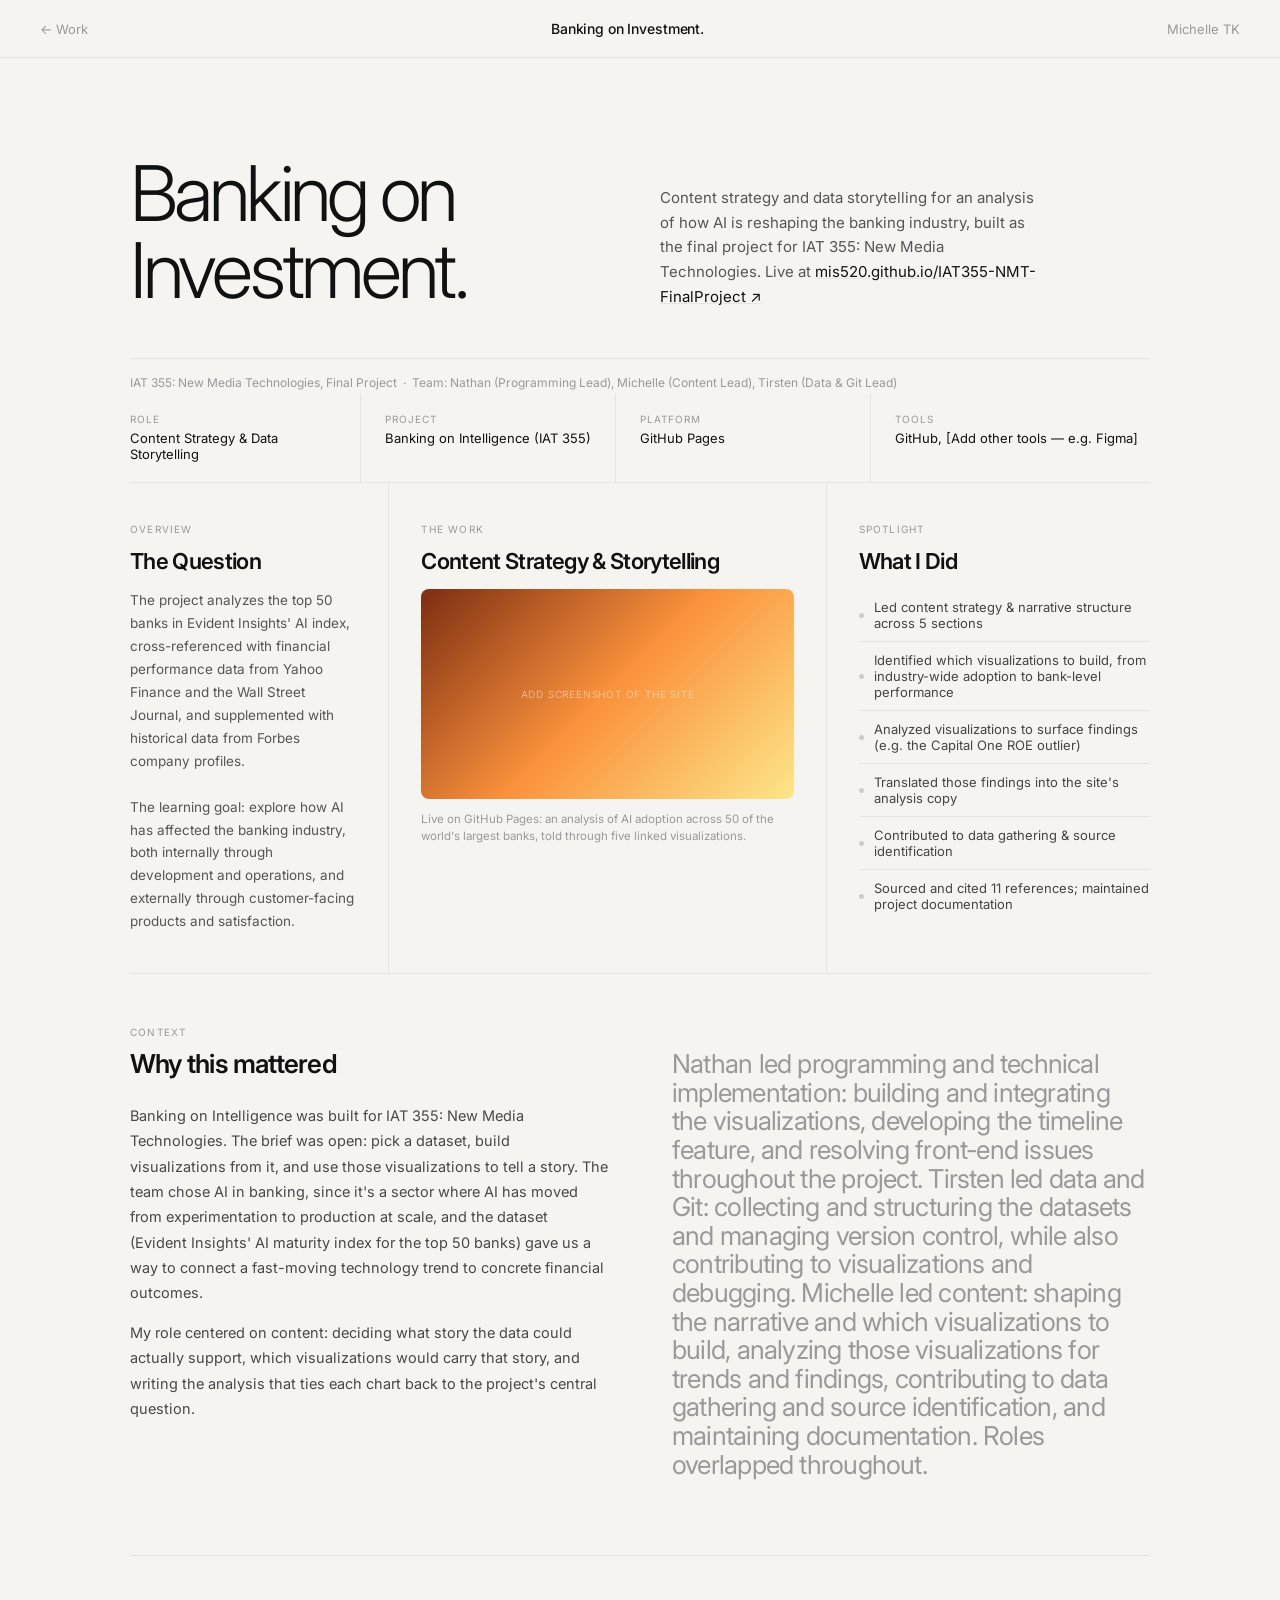
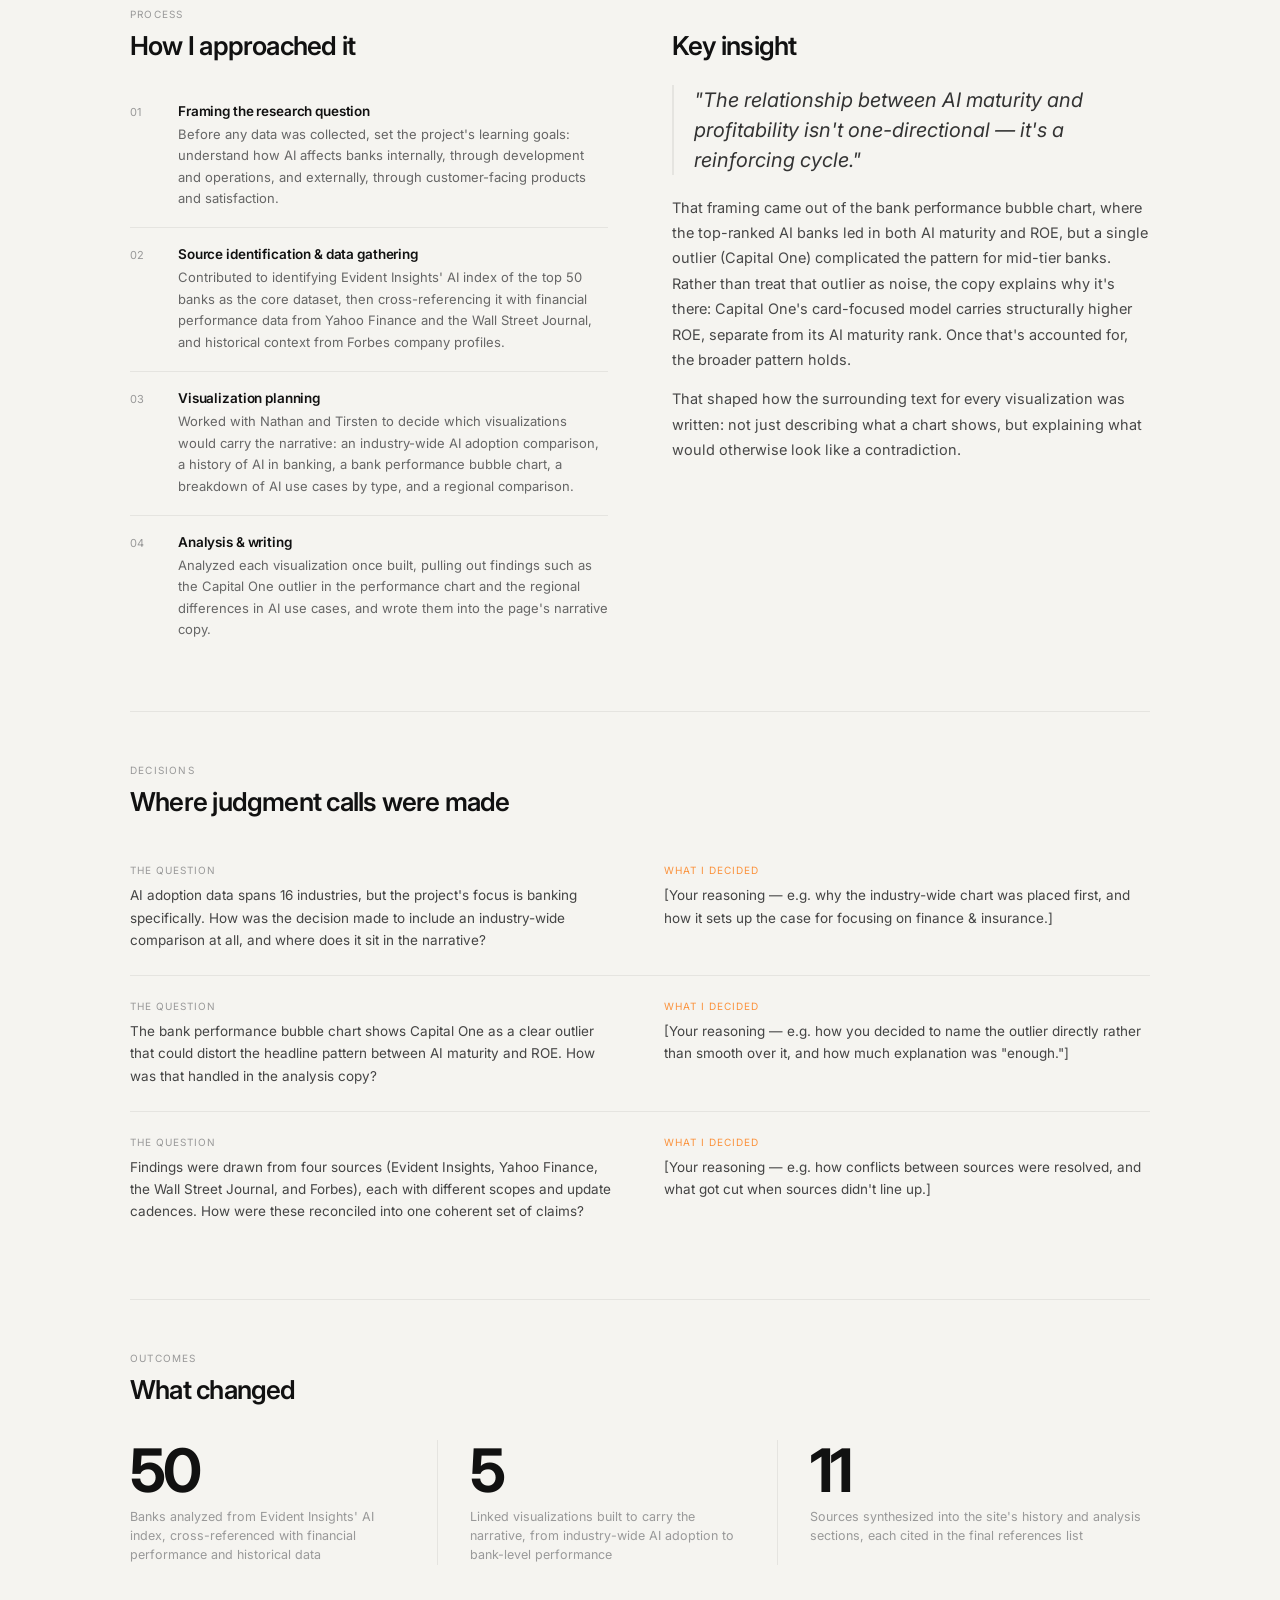
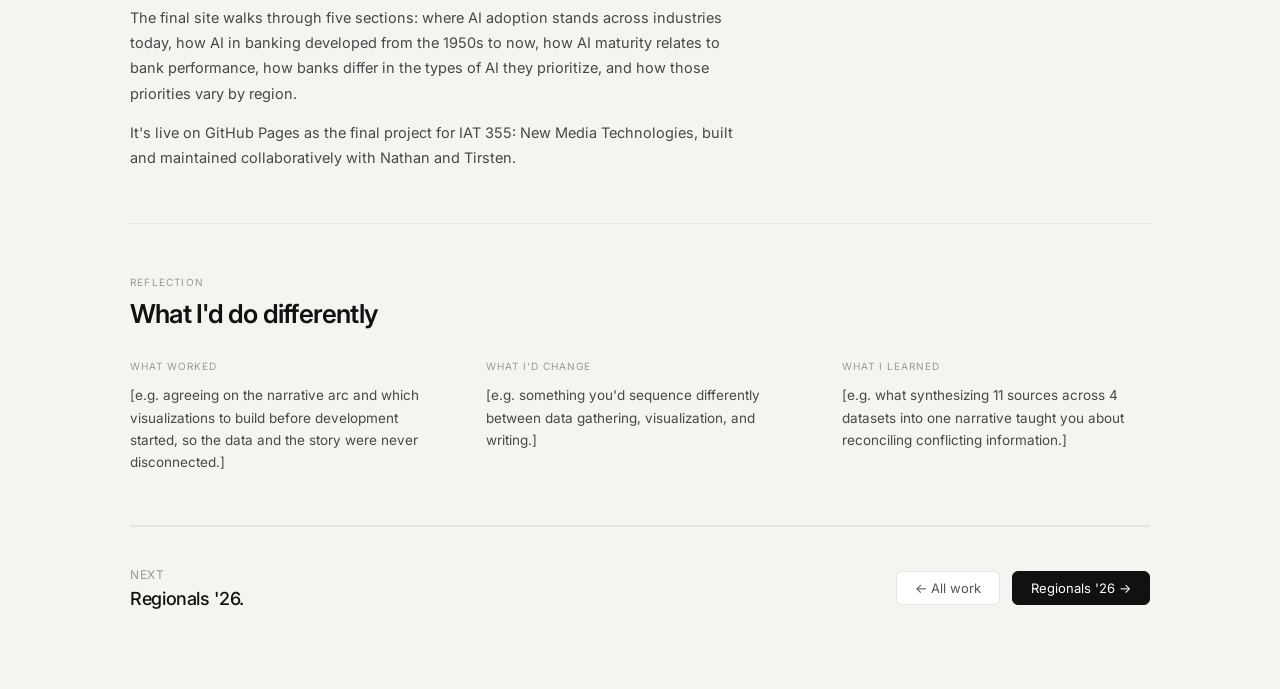
==== boi.html @ 7ca2f6a9 "organized into folders" ====
<!DOCTYPE html>
<html lang="en">
<head>
  <meta charset="UTF-8" />
  <meta name="viewport" content="width=device-width, initial-scale=1.0" />
  <title>Banking on Investment. — Michelle TK</title>
  <link rel="stylesheet" href="css/boi.css" />
</head>
<body>

  <nav>
    <a href="index.html" class="nav-back">← Work</a>
    <span class="nav-title">Banking on Investment.</span>
    <span class="nav-right">Michelle TK</span>
  </nav>

  <div class="page">

    <!-- HERO -->
    <div class="cs-hero">
      <h1 class="cs-title">Banking on Investment.</h1>
      <p class="cs-tagline">Content strategy and data storytelling for an analysis of how AI is reshaping the banking industry, built as the final project for IAT 355: New Media Technologies. Live at <a href="https://mis520.github.io/IAT355-NMT-FinalProject/" target="_blank">mis520.github.io/IAT355-NMT-FinalProject ↗</a></p>
    </div>

    <p class="recognition-line">IAT 355: New Media Technologies, Final Project &nbsp;·&nbsp; Team: Nathan (Programming Lead), Michelle (Content Lead), Tirsten (Data &amp; Git Lead)</p>

    <!-- META -->
    <div class="meta-row">
      <div class="meta-cell">
        <div class="meta-key">Role</div>
        <div class="meta-val">Content Strategy &amp; Data Storytelling</div>
      </div>
      <div class="meta-cell">
        <div class="meta-key">Project</div>
        <div class="meta-val">Banking on Intelligence (IAT 355)</div>
      </div>
      <div class="meta-cell">
        <div class="meta-key">Platform</div>
        <div class="meta-val">GitHub Pages</div>
      </div>
      <div class="meta-cell">
        <div class="meta-key">Tools</div>
        <div class="meta-val">GitHub, [Add other tools — e.g. Figma]</div>
      </div>
    </div>

    <!-- OVERVIEW -->
    <div class="overview">
      <div class="ov-panel">
        <p class="ov-label">Overview</p>
        <h2 class="ov-heading">The Question</h2>
        <p class="ov-body">The project analyzes the top 50 banks in Evident Insights' AI index, cross-referenced with financial performance data from Yahoo Finance and the Wall Street Journal, and supplemented with historical data from Forbes company profiles.<br><br>The learning goal: explore how AI has affected the banking industry, both internally through development and operations, and externally through customer-facing products and satisfaction.</p>
      </div>

      <div class="ov-panel">
        <p class="ov-label">The Work</p>
        <h2 class="ov-heading">Content Strategy &amp; Storytelling</h2>
        <div class="ov-visual">
          <span class="ov-visual-label">Add screenshot of the site</span>
        </div>
        <p class="ov-caption">Live on GitHub Pages: an analysis of AI adoption across 50 of the world's largest banks, told through five linked visualizations.</p>
      </div>

      <div class="ov-panel">
        <p class="ov-label">Spotlight</p>
        <h2 class="ov-heading">What I Did</h2>
        <div class="spotlight-list">
          <div class="sp-item"><span class="sp-dot"></span>Led content strategy &amp; narrative structure across 5 sections</div>
          <div class="sp-item"><span class="sp-dot"></span>Identified which visualizations to build, from industry-wide adoption to bank-level performance</div>
          <div class="sp-item"><span class="sp-dot"></span>Analyzed visualizations to surface findings (e.g. the Capital One ROE outlier)</div>
          <div class="sp-item"><span class="sp-dot"></span>Translated those findings into the site's analysis copy</div>
          <div class="sp-item"><span class="sp-dot"></span>Contributed to data gathering &amp; source identification</div>
          <div class="sp-item"><span class="sp-dot"></span>Sourced and cited 11 references; maintained project documentation</div>
        </div>
      </div>
    </div>

    <!-- CONTEXT -->
    <div class="cs-section">
      <p class="s-label">Context</p>
      <div class="two-col">
        <div>
          <h2 class="s-heading">Why this mattered</h2>
          <div class="s-body">
            <p>Banking on Intelligence was built for IAT 355: New Media Technologies. The brief was open: pick a dataset, build visualizations from it, and use those visualizations to tell a story. The team chose AI in banking, since it's a sector where AI has moved from experimentation to production at scale, and the dataset (Evident Insights' AI maturity index for the top 50 banks) gave us a way to connect a fast-moving technology trend to concrete financial outcomes.</p>
            <p>My role centered on content: deciding what story the data could actually support, which visualizations would carry that story, and writing the analysis that ties each chart back to the project's central question.</p>
          </div>
        </div>
        <div>
          <h2 class="s-heading" style="color: var(--muted); font-weight: 400;">Nathan led programming and technical implementation: building and integrating the visualizations, developing the timeline feature, and resolving front-end issues throughout the project. Tirsten led data and Git: collecting and structuring the datasets and managing version control, while also contributing to visualizations and debugging. Michelle led content: shaping the narrative and which visualizations to build, analyzing those visualizations for trends and findings, contributing to data gathering and source identification, and maintaining documentation. Roles overlapped throughout.</h2>
        </div>
      </div>
    </div>

    <!-- PROCESS -->
    <div class="cs-section">
      <p class="s-label">Process</p>
      <div class="two-col">
        <div>
          <h2 class="s-heading">How I approached it</h2>
          <div class="steps">
            <div class="step">
              <div class="step-num">01</div>
              <div class="step-content">
                <h4>Framing the research question</h4>
                <p>Before any data was collected, set the project's learning goals: understand how AI affects banks internally, through development and operations, and externally, through customer-facing products and satisfaction.</p>
              </div>
            </div>
            <div class="step">
              <div class="step-num">02</div>
              <div class="step-content">
                <h4>Source identification &amp; data gathering</h4>
                <p>Contributed to identifying Evident Insights' AI index of the top 50 banks as the core dataset, then cross-referencing it with financial performance data from Yahoo Finance and the Wall Street Journal, and historical context from Forbes company profiles.</p>
              </div>
            </div>
            <div class="step">
              <div class="step-num">03</div>
              <div class="step-content">
                <h4>Visualization planning</h4>
                <p>Worked with Nathan and Tirsten to decide which visualizations would carry the narrative: an industry-wide AI adoption comparison, a history of AI in banking, a bank performance bubble chart, a breakdown of AI use cases by type, and a regional comparison.</p>
              </div>
            </div>
            <div class="step">
              <div class="step-num">04</div>
              <div class="step-content">
                <h4>Analysis &amp; writing</h4>
                <p>Analyzed each visualization once built, pulling out findings such as the Capital One outlier in the performance chart and the regional differences in AI use cases, and wrote them into the page's narrative copy.</p>
              </div>
            </div>
          </div>
        </div>
        <div>
          <h2 class="s-heading">Key insight</h2>
          <p class="pull-quote">"The relationship between AI maturity and profitability isn't one-directional — it's a reinforcing cycle."</p>
          <div class="s-body">
            <p>That framing came out of the bank performance bubble chart, where the top-ranked AI banks led in both AI maturity and ROE, but a single outlier (Capital One) complicated the pattern for mid-tier banks. Rather than treat that outlier as noise, the copy explains why it's there: Capital One's card-focused model carries structurally higher ROE, separate from its AI maturity rank. Once that's accounted for, the broader pattern holds.</p>
            <p>That shaped how the surrounding text for every visualization was written: not just describing what a chart shows, but explaining what would otherwise look like a contradiction.</p>
          </div>
        </div>
      </div>
    </div>

    <!-- DECISIONS -->
    <div class="cs-section">
      <p class="s-label">Decisions</p>
      <h2 class="s-heading">Where judgment calls were made</h2>

      <div class="decision">
        <div>
          <div class="d-label">The question</div>
          <p class="d-text">AI adoption data spans 16 industries, but the project's focus is banking specifically. How was the decision made to include an industry-wide comparison at all, and where does it sit in the narrative?</p>
        </div>
        <div>
          <div class="d-label answer">What I decided</div>
          <p class="d-text">[Your reasoning — e.g. why the industry-wide chart was placed first, and how it sets up the case for focusing on finance & insurance.]</p>
        </div>
      </div>

      <div class="decision">
        <div>
          <div class="d-label">The question</div>
          <p class="d-text">The bank performance bubble chart shows Capital One as a clear outlier that could distort the headline pattern between AI maturity and ROE. How was that handled in the analysis copy?</p>
        </div>
        <div>
          <div class="d-label answer">What I decided</div>
          <p class="d-text">[Your reasoning — e.g. how you decided to name the outlier directly rather than smooth over it, and how much explanation was "enough."]</p>
        </div>
      </div>

      <div class="decision">
        <div>
          <div class="d-label">The question</div>
          <p class="d-text">Findings were drawn from four sources (Evident Insights, Yahoo Finance, the Wall Street Journal, and Forbes), each with different scopes and update cadences. How were these reconciled into one coherent set of claims?</p>
        </div>
        <div>
          <div class="d-label answer">What I decided</div>
          <p class="d-text">[Your reasoning — e.g. how conflicts between sources were resolved, and what got cut when sources didn't line up.]</p>
        </div>
      </div>
    </div>

    <!-- OUTCOMES -->
    <div class="cs-section">
      <p class="s-label">Outcomes</p>
      <h2 class="s-heading" style="margin-bottom: 36px;">What changed</h2>

      <div class="stat-row">
        <div class="stat-cell">
          <div class="stat-num">50</div>
          <div class="stat-desc">Banks analyzed from Evident Insights' AI index, cross-referenced with financial performance and historical data</div>
        </div>
        <div class="stat-cell">
          <div class="stat-num">5</div>
          <div class="stat-desc">Linked visualizations built to carry the narrative, from industry-wide AI adoption to bank-level performance</div>
        </div>
        <div class="stat-cell">
          <div class="stat-num">11</div>
          <div class="stat-desc">Sources synthesized into the site's history and analysis sections, each cited in the final references list</div>
        </div>
      </div>

      <div class="s-body">
        <p>The final site walks through five sections: where AI adoption stands across industries today, how AI in banking developed from the 1950s to now, how AI maturity relates to bank performance, how banks differ in the types of AI they prioritize, and how those priorities vary by region.</p>
        <p>It's live on GitHub Pages as the final project for IAT 355: New Media Technologies, built and maintained collaboratively with Nathan and Tirsten.</p>
      </div>
    </div>

    <!-- REFLECTION -->
    <div class="cs-section">
      <p class="s-label">Reflection</p>
      <h2 class="s-heading" style="margin-bottom: 32px;">What I'd do differently</h2>
      <div class="reflection-row">
        <div>
          <div class="r-label">What worked</div>
          <p class="r-text">[e.g. agreeing on the narrative arc and which visualizations to build before development started, so the data and the story were never disconnected.]</p>
        </div>
        <div>
          <div class="r-label">What I'd change</div>
          <p class="r-text">[e.g. something you'd sequence differently between data gathering, visualization, and writing.]</p>
        </div>
        <div>
          <div class="r-label">What I learned</div>
          <p class="r-text">[e.g. what synthesizing 11 sources across 4 datasets into one narrative taught you about reconciling conflicting information.]</p>
        </div>
      </div>
    </div>

    <!-- FOOTER -->
    <div class="cs-footer">
      <div>
        <div class="footer-next">Next</div>
        <div class="footer-project">Regionals '26.</div>
      </div>
      <div class="footer-links">
        <a href="index.html" class="f-link">← All work</a>
        <a href="reg.html" class="f-link primary">Regionals '26 →</a>
      </div>
    </div>

  </div>
</body>
</html>
---- css/boi.css ----
@import url('https://fonts.googleapis.com/css2?family=Inter:wght@300;400;500;600;700&display=swap');

    *, *::before, *::after { box-sizing: border-box; margin: 0; padding: 0; }

    :root {
      --bg: #f5f4f0;
      --white: #ffffff;
      --border: #e5e4e0;
      --text: #111;
      --muted: #999;
      --subtle: #f0efeb;
    }

    html { scroll-behavior: smooth; }

    body {
      font-family: 'Inter', sans-serif;
      background: var(--bg);
      color: var(--text);
      overflow-x: hidden;
    }

    /* ── NAV ── */
    nav {
      position: fixed;
      top: 0; left: 0; right: 0;
      z-index: 100;
      display: flex;
      justify-content: space-between;
      align-items: center;
      padding: 20px 40px;
      background: var(--bg);
      border-bottom: 1px solid var(--border);
    }

    .nav-back {
      display: flex;
      align-items: center;
      gap: 8px;
      font-size: 13px;
      color: var(--muted);
      text-decoration: none;
      transition: color 0.2s;
    }
    .nav-back:hover { color: var(--text); }

    .nav-title {
      font-size: 14px;
      font-weight: 500;
      letter-spacing: -0.01em;
    }

    .nav-right {
      font-size: 13px;
      color: var(--muted);
    }

    /* ── PAGE ── */
    .page {
      max-width: 1100px;
      margin: 0 auto;
      padding: 96px 40px 80px;
    }

    /* ── HERO STRIP ── */
    .cs-hero {
      padding: 60px 0 48px;
      border-bottom: 1px solid var(--border);
      display: grid;
      grid-template-columns: 1fr 1fr;
      gap: 40px;
      align-items: end;
    }

    .cs-title {
      font-size: clamp(48px, 6vw, 80px);
      font-weight: 300;
      letter-spacing: -0.05em;
      line-height: 1;
      color: var(--text);
    }

    .cs-tagline {
      font-size: 15px;
      line-height: 1.65;
      color: #555;
      max-width: 380px;
    }

    .cs-tagline a {
      color: var(--text);
      text-decoration: underline;
      text-decoration-color: var(--border);
    }

    /* Recognition line */
    .recognition-line {
      font-size: 12px;
      color: var(--muted);
      line-height: 1.7;
      padding: 14px 0 0;
    }

    /* ── META ROW ── */
    .meta-row {
      display: grid;
      grid-template-columns: repeat(4, 1fr);
      border-bottom: 1px solid var(--border);
    }

    .meta-cell {
      padding: 20px 0 20px;
      border-right: 1px solid var(--border);
      padding-right: 24px;
      margin-right: 24px;
    }
    .meta-cell:last-child { border-right: none; margin-right: 0; padding-right: 0; }

    .meta-key {
      font-size: 10px;
      letter-spacing: 0.1em;
      text-transform: uppercase;
      color: var(--muted);
      margin-bottom: 5px;
    }

    .meta-val {
      font-size: 13px;
      color: var(--text);
    }

    /* ── OVERVIEW 3-COL ── */
    .overview {
      display: grid;
      grid-template-columns: 1fr 1.5fr 1fr;
      border-bottom: 1px solid var(--border);
      margin-bottom: 0;
    }

    .ov-panel {
      padding: 40px 32px 40px 0;
      border-right: 1px solid var(--border);
      margin-right: 32px;
    }
    .ov-panel:last-child { border-right: none; margin-right: 0; padding-right: 0; }

    .ov-label {
      font-size: 10px;
      letter-spacing: 0.12em;
      text-transform: uppercase;
      color: var(--muted);
      margin-bottom: 14px;
    }

    .ov-heading {
      font-size: 22px;
      font-weight: 600;
      letter-spacing: -0.03em;
      line-height: 1.1;
      color: var(--text);
      margin-bottom: 16px;
    }

    .ov-body {
      font-size: 13.5px;
      line-height: 1.7;
      color: #555;
    }

    /* Visual placeholder */
    .ov-visual {
      width: 100%;
      aspect-ratio: 16/9;
      border-radius: 8px;
      background: linear-gradient(135deg, #7c2d12 0%, #fb923c 50%, #fde68a 100%);
      margin-bottom: 12px;
      display: flex;
      align-items: center;
      justify-content: center;
    }

    .ov-visual-label {
      font-size: 10px;
      letter-spacing: 0.08em;
      text-transform: uppercase;
      color: rgba(255,255,255,0.45);
    }

    .ov-caption {
      font-size: 11.5px;
      color: var(--muted);
      line-height: 1.5;
    }

    /* Spotlight list */
    .spotlight-list { margin-top: 4px; }

    .sp-item {
      display: flex;
      align-items: center;
      gap: 10px;
      padding: 10px 0;
      border-bottom: 1px solid var(--border);
      font-size: 13px;
      color: #444;
    }
    .sp-item:last-child { border-bottom: none; }

    .sp-dot {
      width: 5px;
      height: 5px;
      border-radius: 50%;
      background: #ccc;
      flex-shrink: 0;
    }

    /* ── SECTION ── */
    .cs-section {
      padding: 52px 0;
      border-bottom: 1px solid var(--border);
    }

    .cs-section:last-of-type { border-bottom: none; }

    .s-label {
      font-size: 10px;
      letter-spacing: 0.12em;
      text-transform: uppercase;
      color: var(--muted);
      margin-bottom: 12px;
    }

    .s-heading {
      font-size: clamp(20px, 2.2vw, 26px);
      font-weight: 600;
      letter-spacing: -0.03em;
      line-height: 1.1;
      color: var(--text);
      margin-bottom: 24px;
    }

    .s-body {
      font-size: 14.5px;
      line-height: 1.75;
      color: #484848;
      max-width: 620px;
    }
    .s-body p { margin-bottom: 14px; }
    .s-body p:last-child { margin-bottom: 0; }

    /* Two col */
    .two-col {
      display: grid;
      grid-template-columns: 1fr 1fr;
      gap: 64px;
    }

    /* Process steps */
    .steps { margin-top: 4px; }

    .step {
      display: grid;
      grid-template-columns: 32px 1fr;
      gap: 16px;
      padding: 18px 0;
      border-bottom: 1px solid var(--border);
    }
    .step:last-child { border-bottom: none; }

    .step-num {
      font-size: 11px;
      color: var(--muted);
      padding-top: 2px;
    }

    .step-content h4 {
      font-size: 13.5px;
      font-weight: 600;
      color: var(--text);
      margin-bottom: 5px;
      letter-spacing: -0.01em;
    }

    .step-content p {
      font-size: 13px;
      line-height: 1.65;
      color: #666;
    }

    /* Pull quote */
    .pull-quote {
      font-size: clamp(16px, 1.8vw, 20px);
      font-weight: 400;
      font-style: italic;
      line-height: 1.5;
      color: #333;
      border-left: 2px solid var(--border);
      padding-left: 20px;
      margin-bottom: 20px;
    }

    /* Decisions */
    .decision {
      display: grid;
      grid-template-columns: 1fr 1fr;
      gap: 48px;
      padding: 24px 0;
      border-bottom: 1px solid var(--border);
    }
    .decision:last-child { border-bottom: none; }

    .d-label {
      font-size: 10px;
      letter-spacing: 0.1em;
      text-transform: uppercase;
      color: var(--muted);
      margin-bottom: 8px;
    }

    .d-label.answer { color: #fb923c; }

    .d-text {
      font-size: 13.5px;
      line-height: 1.65;
      color: #444;
    }

    /* Stats */
    .stat-row {
      display: grid;
      grid-template-columns: repeat(3, 1fr);
      gap: 0;
      margin-bottom: 40px;
    }

    .stat-cell {
      padding: 0 32px 0 0;
      border-right: 1px solid var(--border);
      margin-right: 32px;
    }
    .stat-cell:last-child { border-right: none; margin-right: 0; padding-right: 0; }

    .stat-num {
      font-size: clamp(40px, 5vw, 60px);
      font-weight: 700;
      letter-spacing: -0.05em;
      color: var(--text);
      line-height: 1;
      margin-bottom: 8px;
    }

    .stat-desc {
      font-size: 12.5px;
      color: var(--muted);
      line-height: 1.5;
    }

    /* Reflection */
    .reflection-row {
      display: grid;
      grid-template-columns: repeat(3, 1fr);
      gap: 48px;
    }

    .r-label {
      font-size: 10px;
      letter-spacing: 0.1em;
      text-transform: uppercase;
      color: var(--muted);
      margin-bottom: 12px;
    }

    .r-text {
      font-size: 13.5px;
      line-height: 1.65;
      color: #484848;
    }

    /* ── FOOTER ── */
    .cs-footer {
      display: flex;
      justify-content: space-between;
      align-items: center;
      padding: 40px 0 0;
      border-top: 1px solid var(--border);
      gap: 24px;
    }

    .footer-next {
      font-size: 12px;
      color: var(--muted);
      margin-bottom: 6px;
      letter-spacing: 0.06em;
      text-transform: uppercase;
    }

    .footer-project {
      font-size: 18px;
      font-weight: 500;
      letter-spacing: -0.02em;
      color: var(--text);
    }

    .footer-links {
      display: flex;
      gap: 12px;
    }

    .f-link {
      font-size: 13px;
      color: #555;
      text-decoration: none;
      padding: 8px 18px;
      border: 1px solid var(--border);
      border-radius: 6px;
      background: var(--white);
      transition: background 0.15s;
    }
    .f-link:hover { background: var(--subtle); }
    .f-link.primary { background: var(--text); color: #fff; border-color: var(--text); }
    .f-link.primary:hover { background: #333; }

    /* ── RESPONSIVE ── */
    @media (max-width: 800px) {
      nav { padding: 16px 20px; }
      .page { padding: 80px 20px 60px; }
      .cs-hero { grid-template-columns: 1fr; gap: 20px; }
      .meta-row { grid-template-columns: 1fr 1fr; }
      .meta-cell:nth-child(2) { border-right: none; }
      .overview { grid-template-columns: 1fr; }
      .ov-panel { border-right: none; border-bottom: 1px solid var(--border); margin-right: 0; padding-right: 0; padding-bottom: 32px; margin-bottom: 0; }
      .ov-panel:last-child { border-bottom: none; }
      .two-col { grid-template-columns: 1fr; gap: 40px; }
      .decision { grid-template-columns: 1fr; gap: 16px; }
      .stat-row { grid-template-columns: 1fr; gap: 24px; }
      .stat-cell { border-right: none; margin-right: 0; padding-right: 0; }
      .reflection-row { grid-template-columns: 1fr; gap: 28px; }
      .cs-footer { flex-direction: column; align-items: flex-start; }
    }
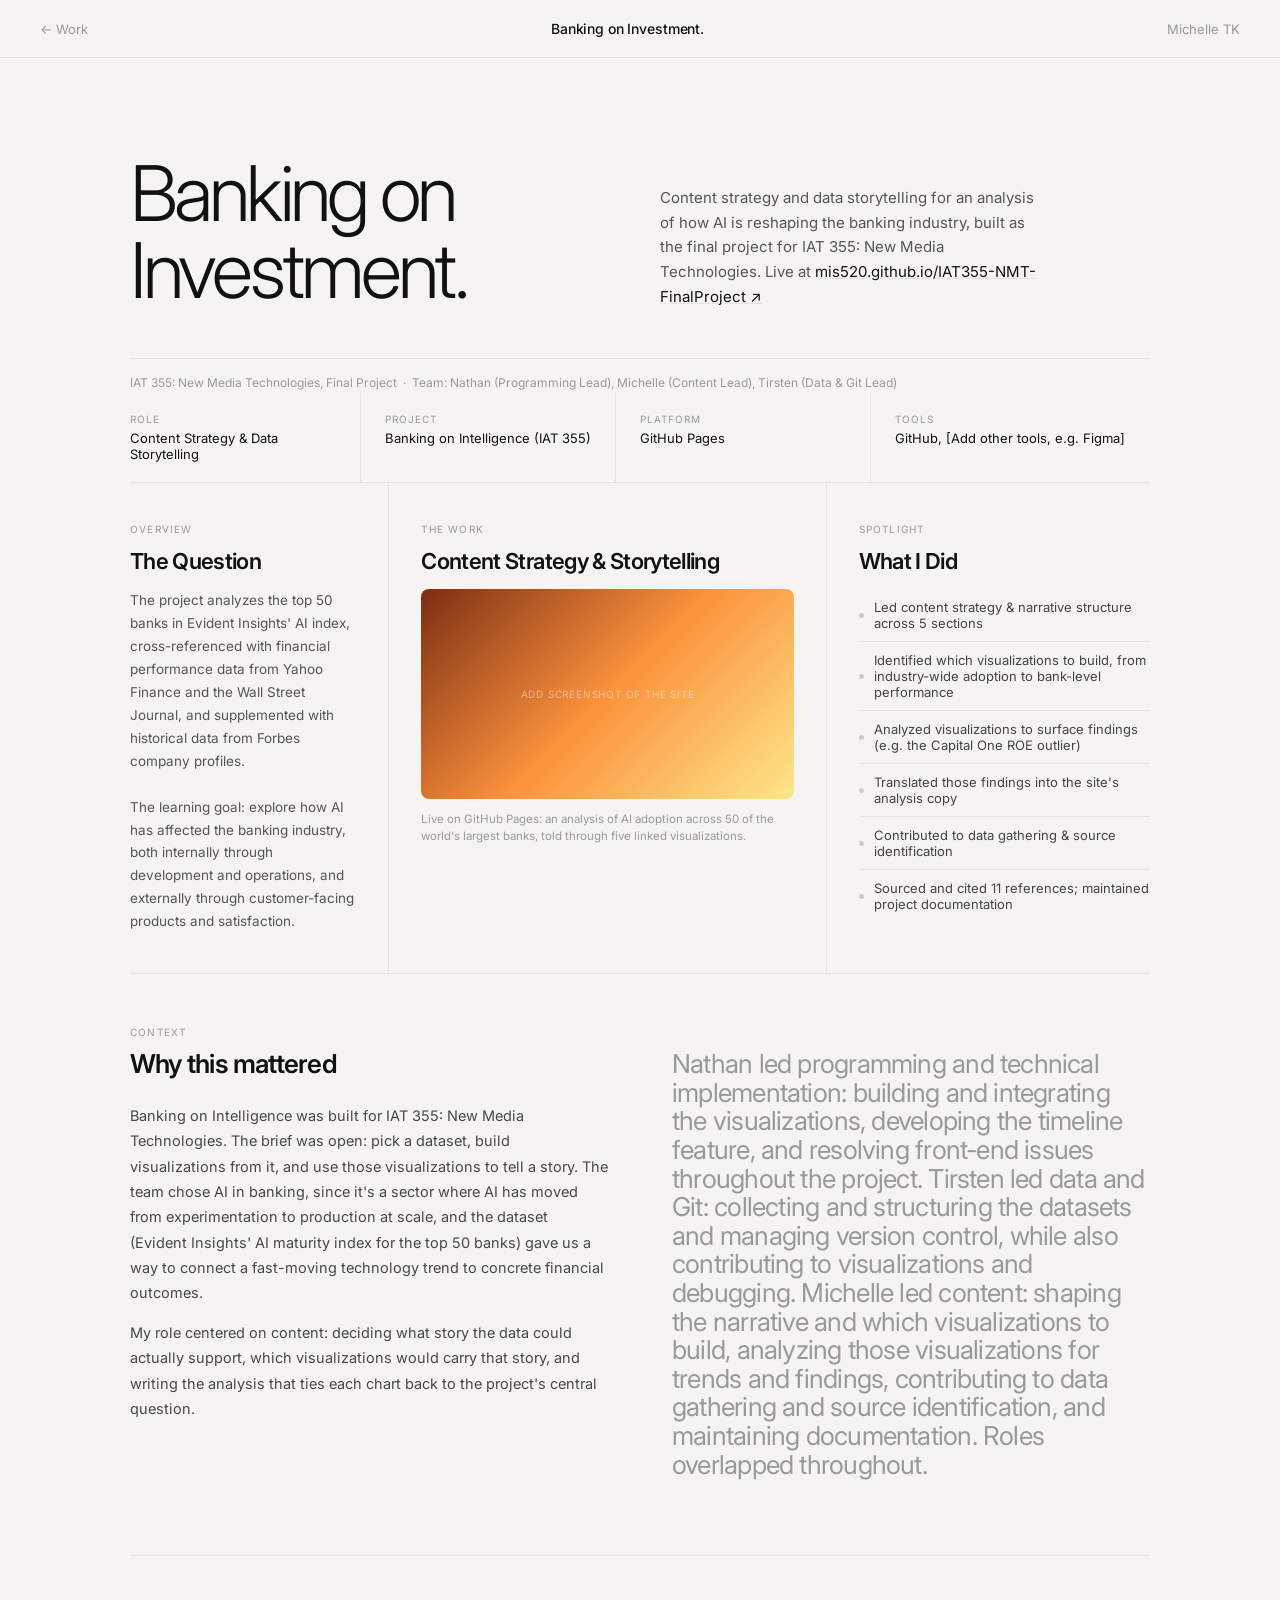
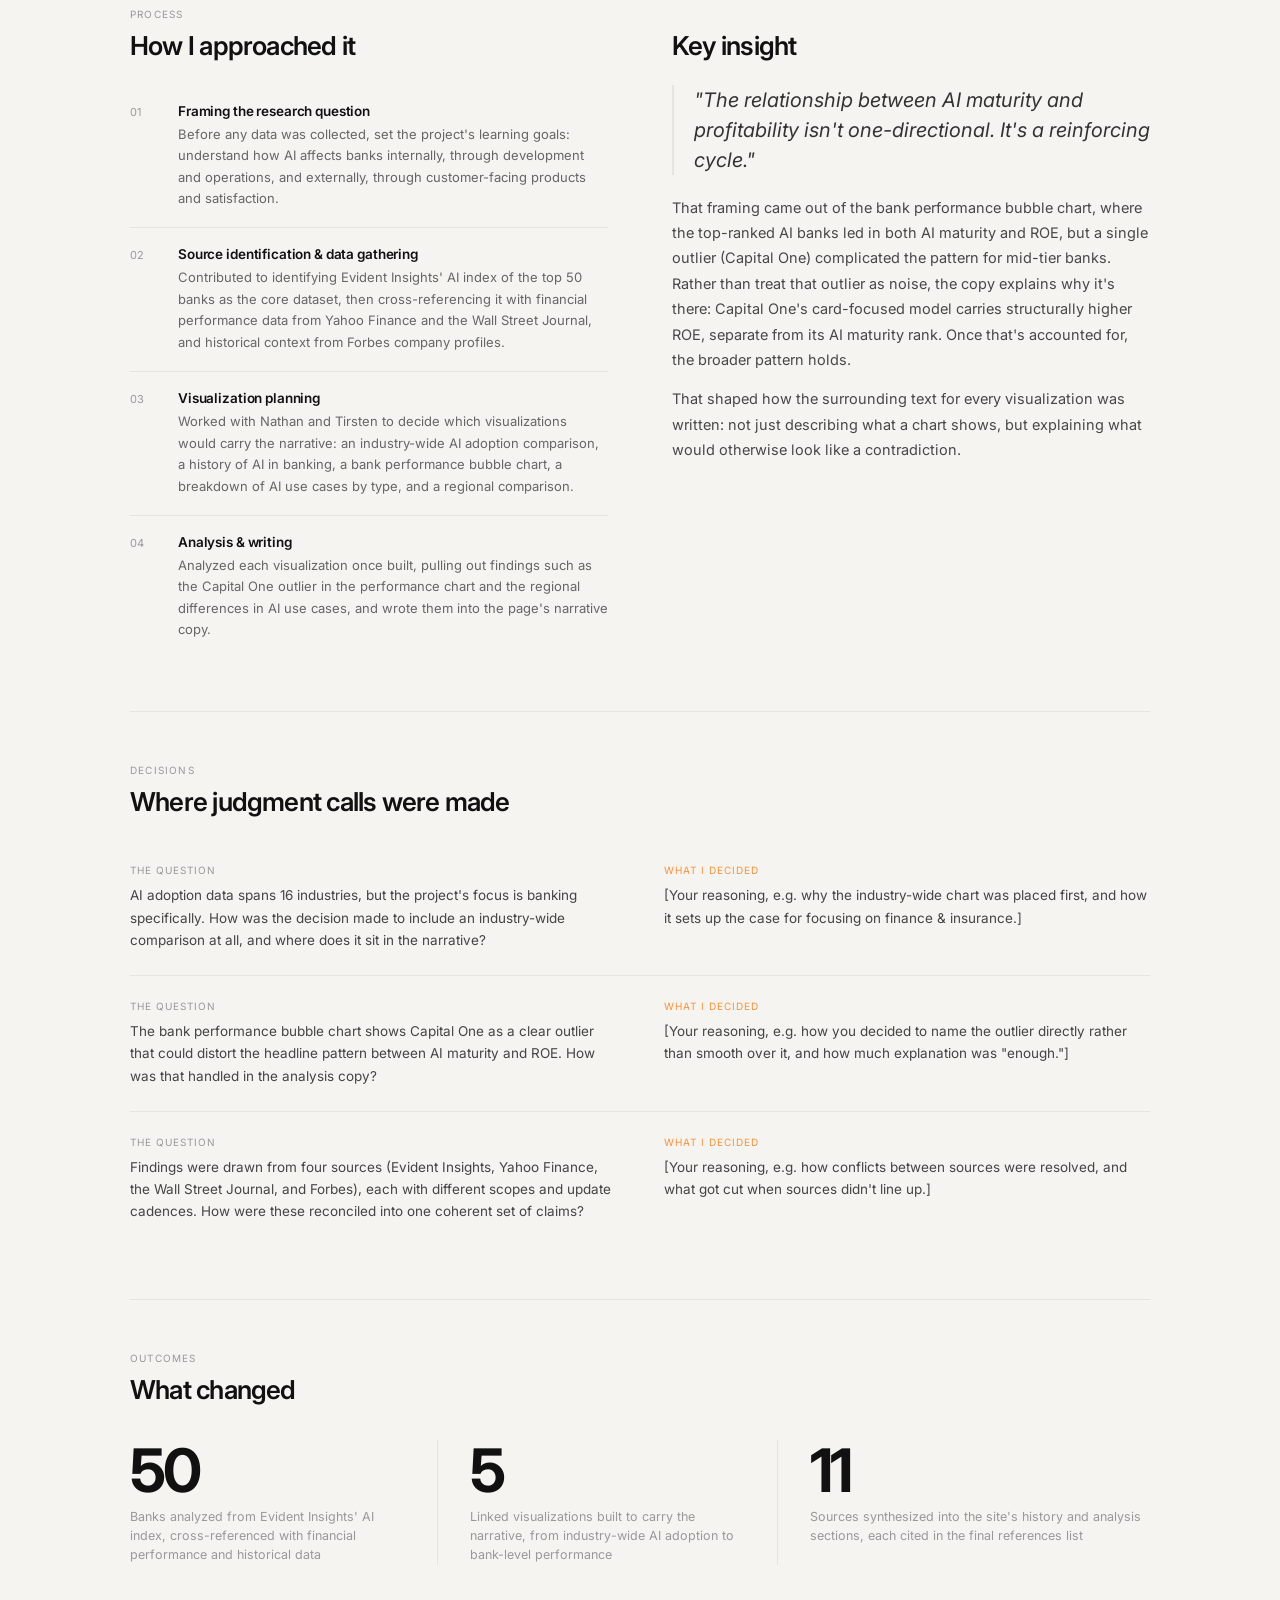
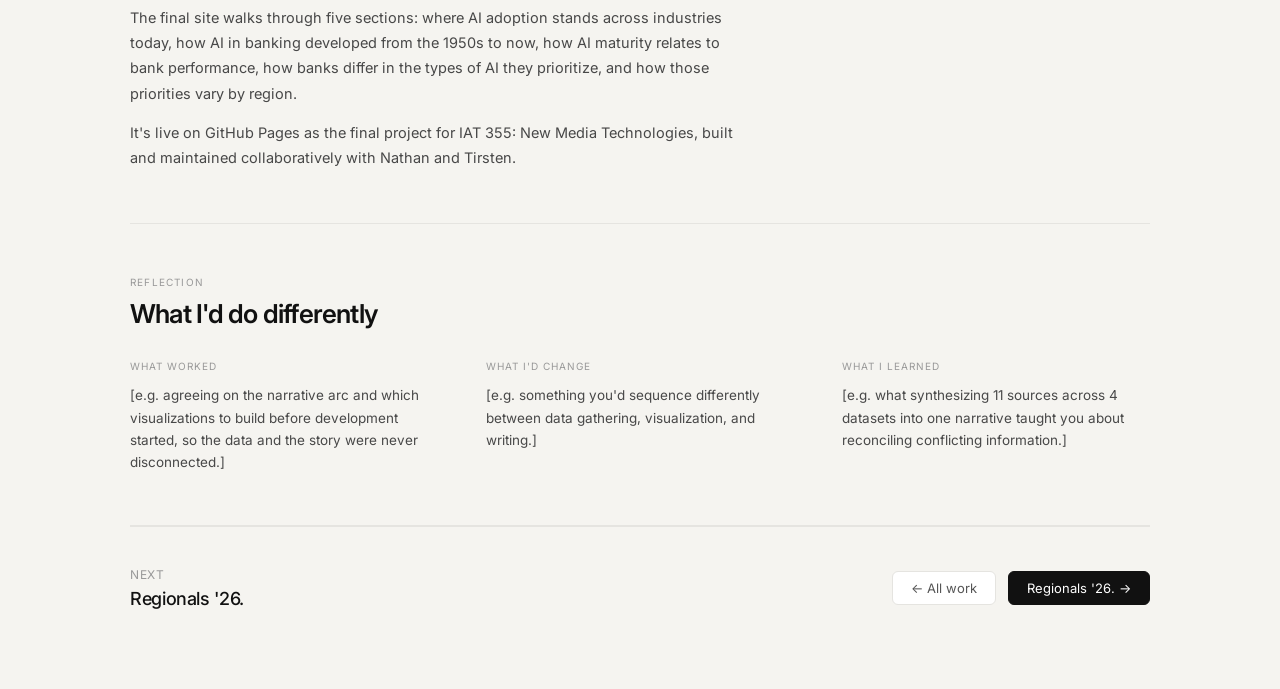
==== commit e996aaaa: "style audit" ====
--- a/boi.html
+++ b/boi.html
@@ -3,7 +3,7 @@
 <head>
   <meta charset="UTF-8" />
   <meta name="viewport" content="width=device-width, initial-scale=1.0" />
-  <title>Banking on Investment. — Michelle TK</title>
+  <title>Banking on Investment. · Michelle TK</title>
   <link rel="stylesheet" href="css/boi.css" />
 </head>
 <body>
@@ -40,7 +40,7 @@
       </div>
       <div class="meta-cell">
         <div class="meta-key">Tools</div>
-        <div class="meta-val">GitHub, [Add other tools — e.g. Figma]</div>
+        <div class="meta-val">GitHub, [Add other tools, e.g. Figma]</div>
       </div>
     </div>
 
@@ -131,7 +131,7 @@
         </div>
         <div>
           <h2 class="s-heading">Key insight</h2>
-          <p class="pull-quote">"The relationship between AI maturity and profitability isn't one-directional — it's a reinforcing cycle."</p>
+          <p class="pull-quote">"The relationship between AI maturity and profitability isn't one-directional. It's a reinforcing cycle."</p>
           <div class="s-body">
             <p>That framing came out of the bank performance bubble chart, where the top-ranked AI banks led in both AI maturity and ROE, but a single outlier (Capital One) complicated the pattern for mid-tier banks. Rather than treat that outlier as noise, the copy explains why it's there: Capital One's card-focused model carries structurally higher ROE, separate from its AI maturity rank. Once that's accounted for, the broader pattern holds.</p>
             <p>That shaped how the surrounding text for every visualization was written: not just describing what a chart shows, but explaining what would otherwise look like a contradiction.</p>
@@ -152,7 +152,7 @@
         </div>
         <div>
           <div class="d-label answer">What I decided</div>
-          <p class="d-text">[Your reasoning — e.g. why the industry-wide chart was placed first, and how it sets up the case for focusing on finance & insurance.]</p>
+          <p class="d-text">[Your reasoning, e.g. why the industry-wide chart was placed first, and how it sets up the case for focusing on finance & insurance.]</p>
         </div>
       </div>
 
@@ -163,7 +163,7 @@
         </div>
         <div>
           <div class="d-label answer">What I decided</div>
-          <p class="d-text">[Your reasoning — e.g. how you decided to name the outlier directly rather than smooth over it, and how much explanation was "enough."]</p>
+          <p class="d-text">[Your reasoning, e.g. how you decided to name the outlier directly rather than smooth over it, and how much explanation was "enough."]</p>
         </div>
       </div>
 
@@ -174,7 +174,7 @@
         </div>
         <div>
           <div class="d-label answer">What I decided</div>
-          <p class="d-text">[Your reasoning — e.g. how conflicts between sources were resolved, and what got cut when sources didn't line up.]</p>
+          <p class="d-text">[Your reasoning, e.g. how conflicts between sources were resolved, and what got cut when sources didn't line up.]</p>
         </div>
       </div>
     </div>
@@ -233,7 +233,7 @@
       </div>
       <div class="footer-links">
         <a href="index.html" class="f-link">← All work</a>
-        <a href="reg.html" class="f-link primary">Regionals '26 →</a>
+        <a href="reg.html" class="f-link primary">Regionals '26. →</a>
       </div>
     </div>
 
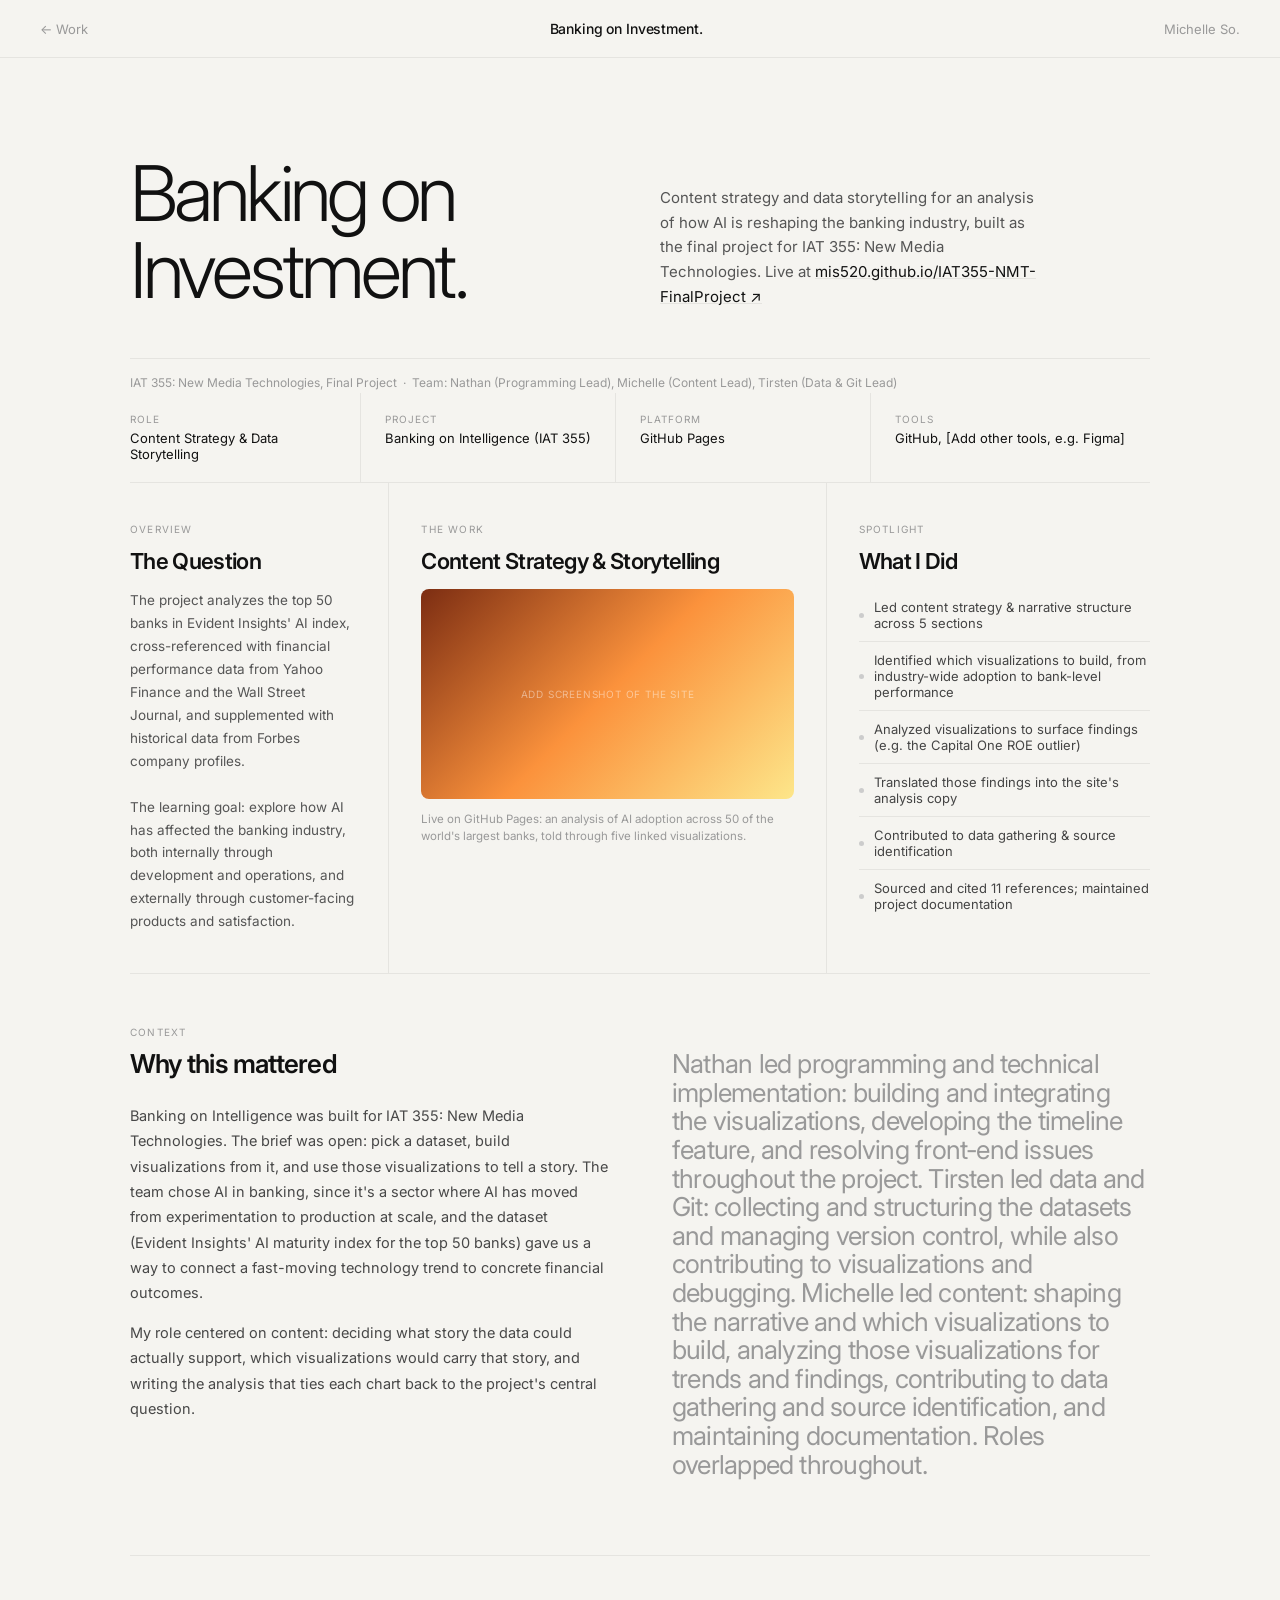
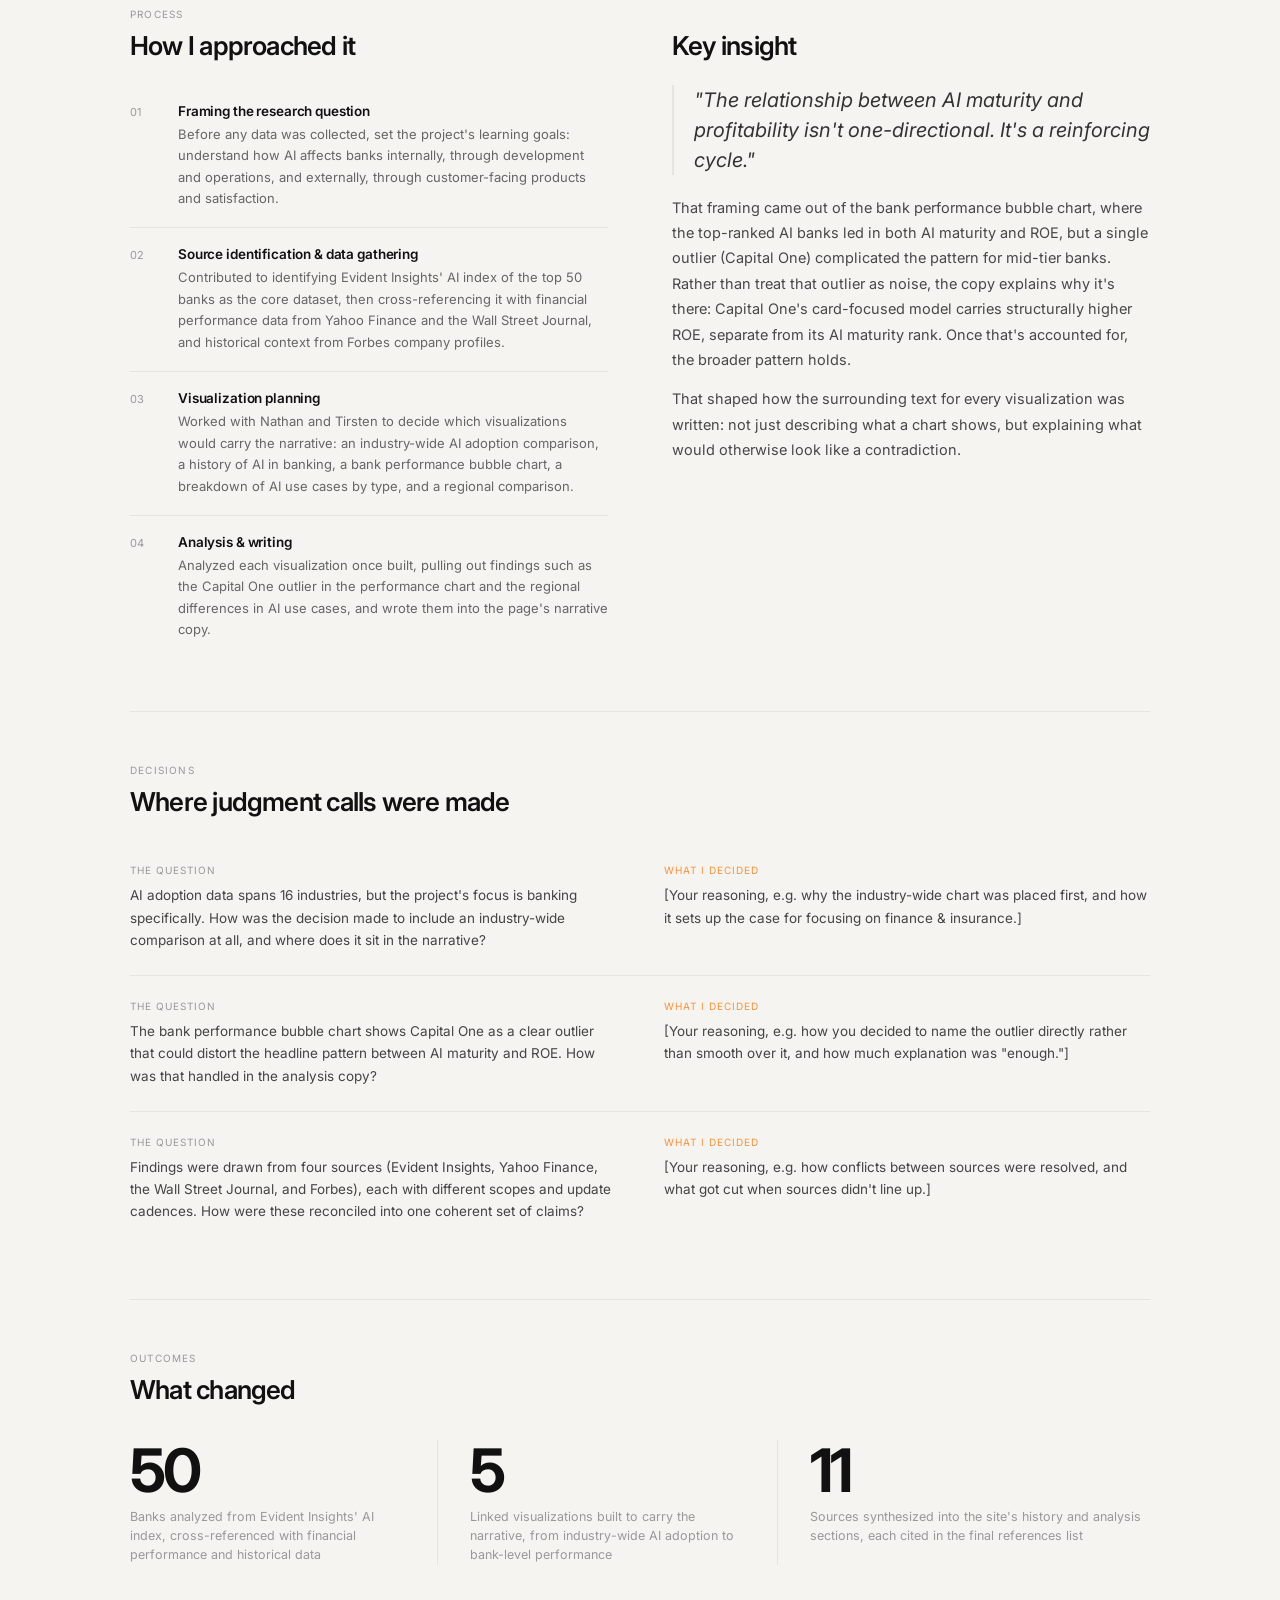
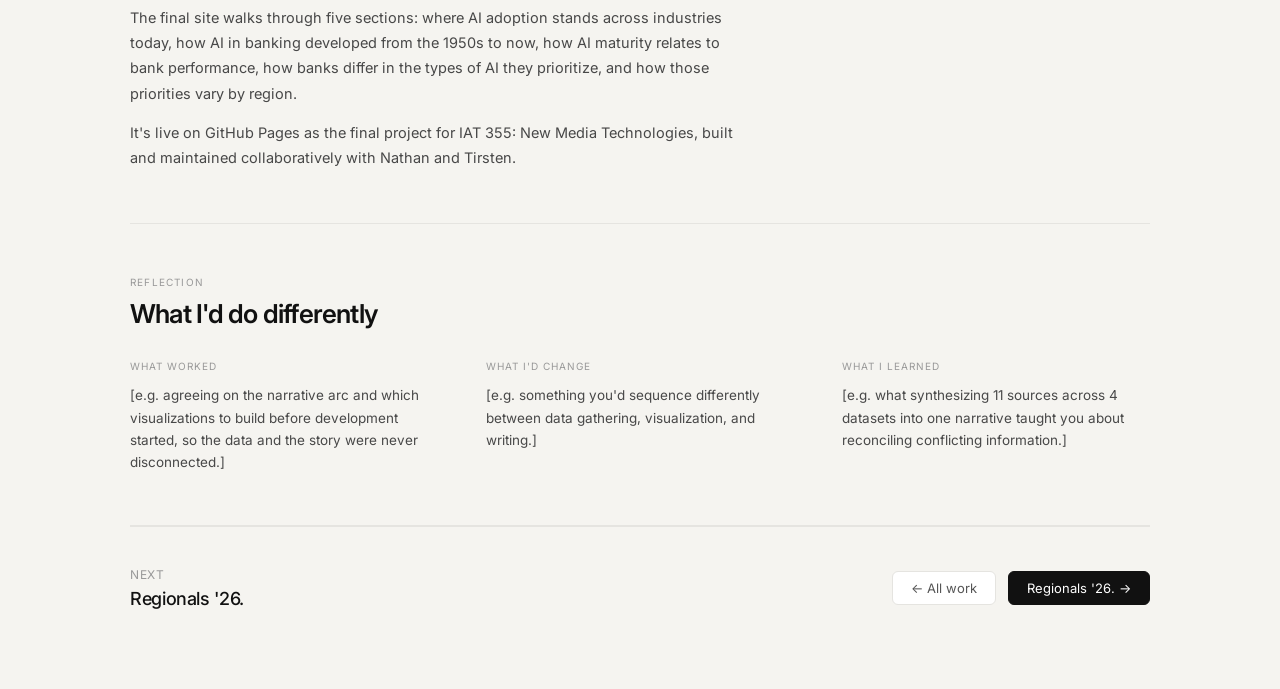
==== commit 4d5cac40: "styling revision" ====
--- a/boi.html
+++ b/boi.html
@@ -3,7 +3,7 @@
 <head>
   <meta charset="UTF-8" />
   <meta name="viewport" content="width=device-width, initial-scale=1.0" />
-  <title>Banking on Investment. · Michelle TK</title>
+  <title>Banking on Investment. · Michelle So.</title>
   <link rel="stylesheet" href="css/boi.css" />
 </head>
 <body>
@@ -11,7 +11,7 @@
   <nav>
     <a href="index.html" class="nav-back">← Work</a>
     <span class="nav-title">Banking on Investment.</span>
-    <span class="nav-right">Michelle TK</span>
+    <span class="nav-right">Michelle So.</span>
   </nav>
 
   <div class="page">
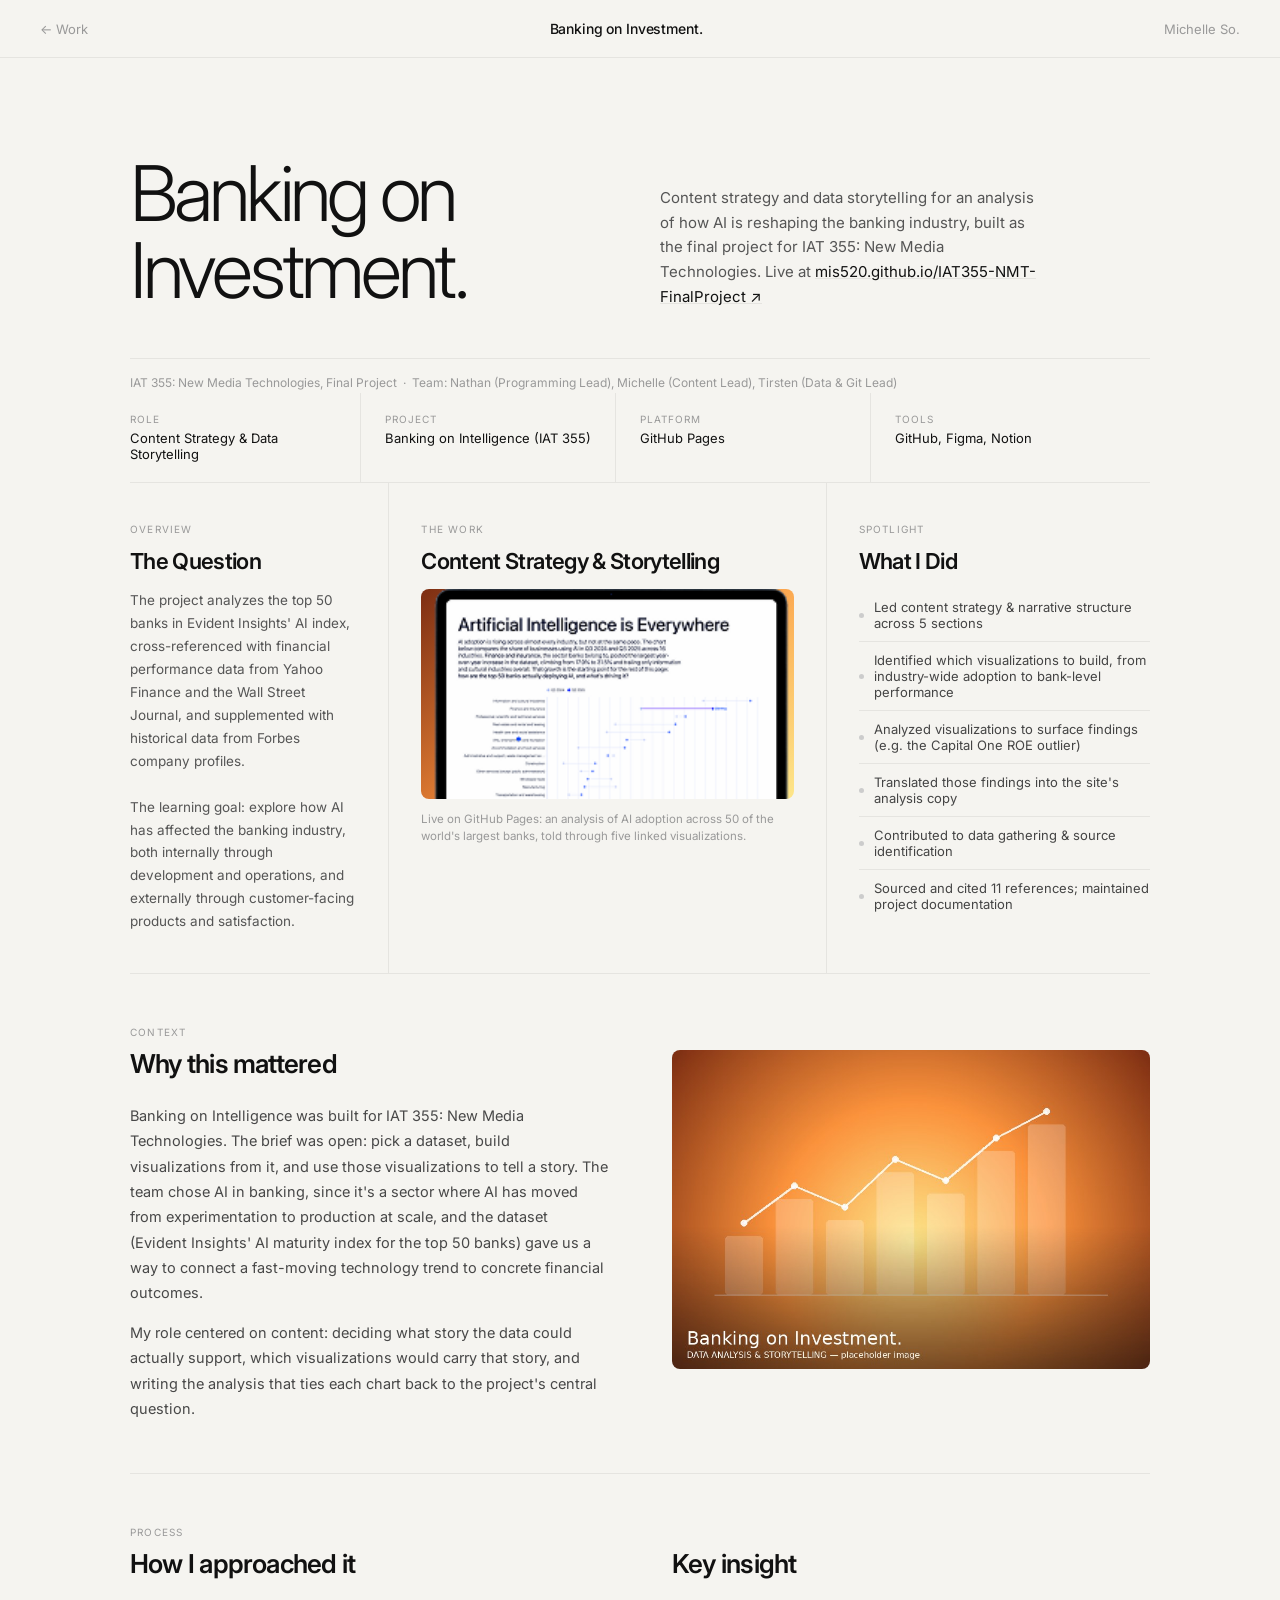
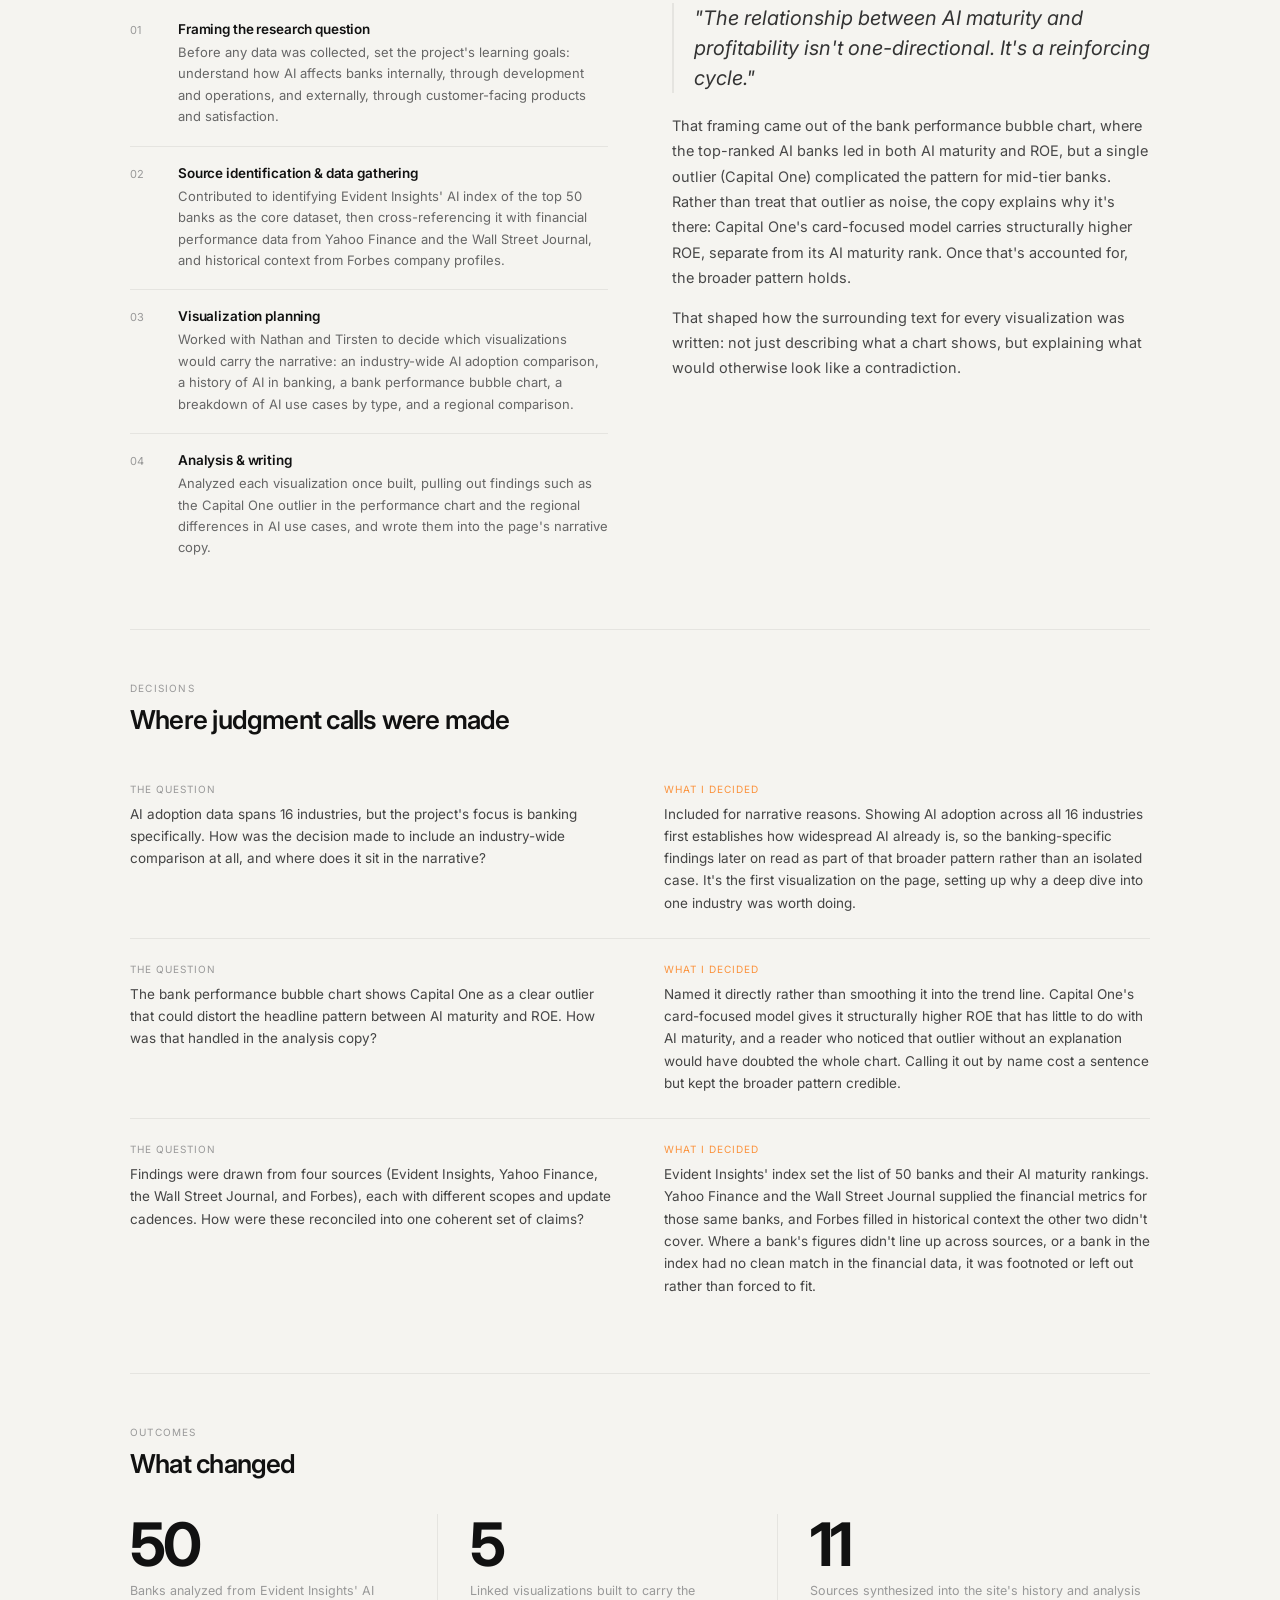
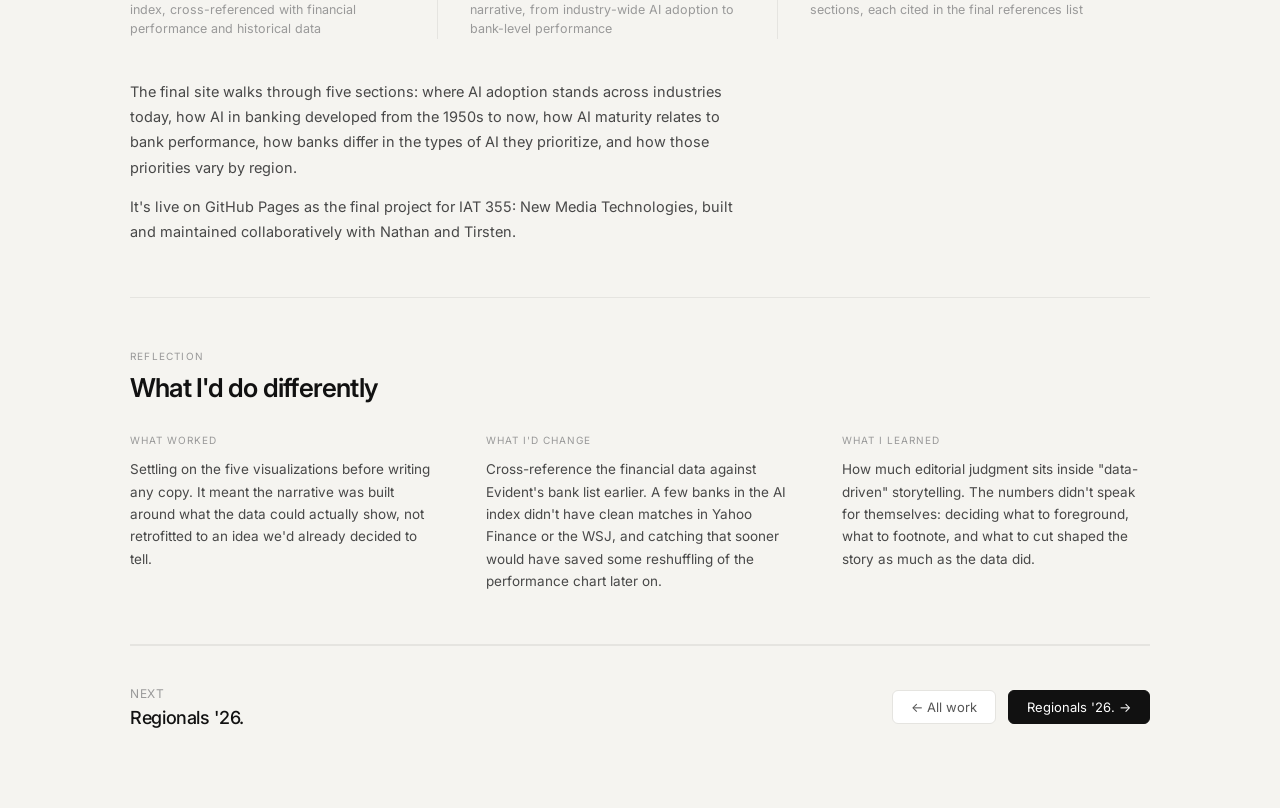
==== commit 27b49f2e: "unify page done" ====
--- a/boi.html
+++ b/boi.html
@@ -40,7 +40,7 @@
       </div>
       <div class="meta-cell">
         <div class="meta-key">Tools</div>
-        <div class="meta-val">GitHub, [Add other tools, e.g. Figma]</div>
+        <div class="meta-val">GitHub, Figma, Notion</div>
       </div>
     </div>
 
@@ -56,7 +56,7 @@
         <p class="ov-label">The Work</p>
         <h2 class="ov-heading">Content Strategy &amp; Storytelling</h2>
         <div class="ov-visual">
-          <span class="ov-visual-label">Add screenshot of the site</span>
+          <img src="images/mockups/banking-investment-macbook.png" alt="The Banking on Intelligence site shown on a laptop, displaying the AI adoption comparison chart" />
         </div>
         <p class="ov-caption">Live on GitHub Pages: an analysis of AI adoption across 50 of the world's largest banks, told through five linked visualizations.</p>
       </div>
@@ -87,7 +87,9 @@
           </div>
         </div>
         <div>
-          <h2 class="s-heading" style="color: var(--muted); font-weight: 400;">Nathan led programming and technical implementation: building and integrating the visualizations, developing the timeline feature, and resolving front-end issues throughout the project. Tirsten led data and Git: collecting and structuring the datasets and managing version control, while also contributing to visualizations and debugging. Michelle led content: shaping the narrative and which visualizations to build, analyzing those visualizations for trends and findings, contributing to data gathering and source identification, and maintaining documentation. Roles overlapped throughout.</h2>
+          <div class="context-visual">
+            <img src="images/banking-investment.jpg" alt="Banking on Investment cover (placeholder image)" />
+          </div>
         </div>
       </div>
     </div>
@@ -152,7 +154,7 @@
         </div>
         <div>
           <div class="d-label answer">What I decided</div>
-          <p class="d-text">[Your reasoning, e.g. why the industry-wide chart was placed first, and how it sets up the case for focusing on finance & insurance.]</p>
+          <p class="d-text">Included for narrative reasons. Showing AI adoption across all 16 industries first establishes how widespread AI already is, so the banking-specific findings later on read as part of that broader pattern rather than an isolated case. It's the first visualization on the page, setting up why a deep dive into one industry was worth doing.</p>
         </div>
       </div>
 
@@ -163,7 +165,7 @@
         </div>
         <div>
           <div class="d-label answer">What I decided</div>
-          <p class="d-text">[Your reasoning, e.g. how you decided to name the outlier directly rather than smooth over it, and how much explanation was "enough."]</p>
+          <p class="d-text">Named it directly rather than smoothing it into the trend line. Capital One's card-focused model gives it structurally higher ROE that has little to do with AI maturity, and a reader who noticed that outlier without an explanation would have doubted the whole chart. Calling it out by name cost a sentence but kept the broader pattern credible.</p>
         </div>
       </div>
 
@@ -174,7 +176,7 @@
         </div>
         <div>
           <div class="d-label answer">What I decided</div>
-          <p class="d-text">[Your reasoning, e.g. how conflicts between sources were resolved, and what got cut when sources didn't line up.]</p>
+          <p class="d-text">Evident Insights' index set the list of 50 banks and their AI maturity rankings. Yahoo Finance and the Wall Street Journal supplied the financial metrics for those same banks, and Forbes filled in historical context the other two didn't cover. Where a bank's figures didn't line up across sources, or a bank in the index had no clean match in the financial data, it was footnoted or left out rather than forced to fit.</p>
         </div>
       </div>
     </div>
@@ -212,15 +214,15 @@
       <div class="reflection-row">
         <div>
           <div class="r-label">What worked</div>
-          <p class="r-text">[e.g. agreeing on the narrative arc and which visualizations to build before development started, so the data and the story were never disconnected.]</p>
+          <p class="r-text">Settling on the five visualizations before writing any copy. It meant the narrative was built around what the data could actually show, not retrofitted to an idea we'd already decided to tell.</p>
         </div>
         <div>
           <div class="r-label">What I'd change</div>
-          <p class="r-text">[e.g. something you'd sequence differently between data gathering, visualization, and writing.]</p>
+          <p class="r-text">Cross-reference the financial data against Evident's bank list earlier. A few banks in the AI index didn't have clean matches in Yahoo Finance or the WSJ, and catching that sooner would have saved some reshuffling of the performance chart later on.</p>
         </div>
         <div>
           <div class="r-label">What I learned</div>
-          <p class="r-text">[e.g. what synthesizing 11 sources across 4 datasets into one narrative taught you about reconciling conflicting information.]</p>
+          <p class="r-text">How much editorial judgment sits inside "data-driven" storytelling. The numbers didn't speak for themselves: deciding what to foreground, what to footnote, and what to cut shaped the story as much as the data did.</p>
         </div>
       </div>
     </div>
--- a/css/boi.css
+++ b/css/boi.css
@@ -177,6 +177,14 @@
       display: flex;
       align-items: center;
       justify-content: center;
+      overflow: hidden;
+    }
+
+    .ov-visual img {
+      width: 100%;
+      height: 100%;
+      object-fit: cover;
+      display: block;
     }
 
     .ov-visual-label {
@@ -184,6 +192,21 @@
       letter-spacing: 0.08em;
       text-transform: uppercase;
       color: rgba(255,255,255,0.45);
+    }
+
+    /* Context section placeholder image */
+    .context-visual {
+      width: 100%;
+      aspect-ratio: 3/2;
+      border-radius: 8px;
+      overflow: hidden;
+    }
+
+    .context-visual img {
+      width: 100%;
+      height: 100%;
+      object-fit: cover;
+      display: block;
     }
 
     .ov-caption {
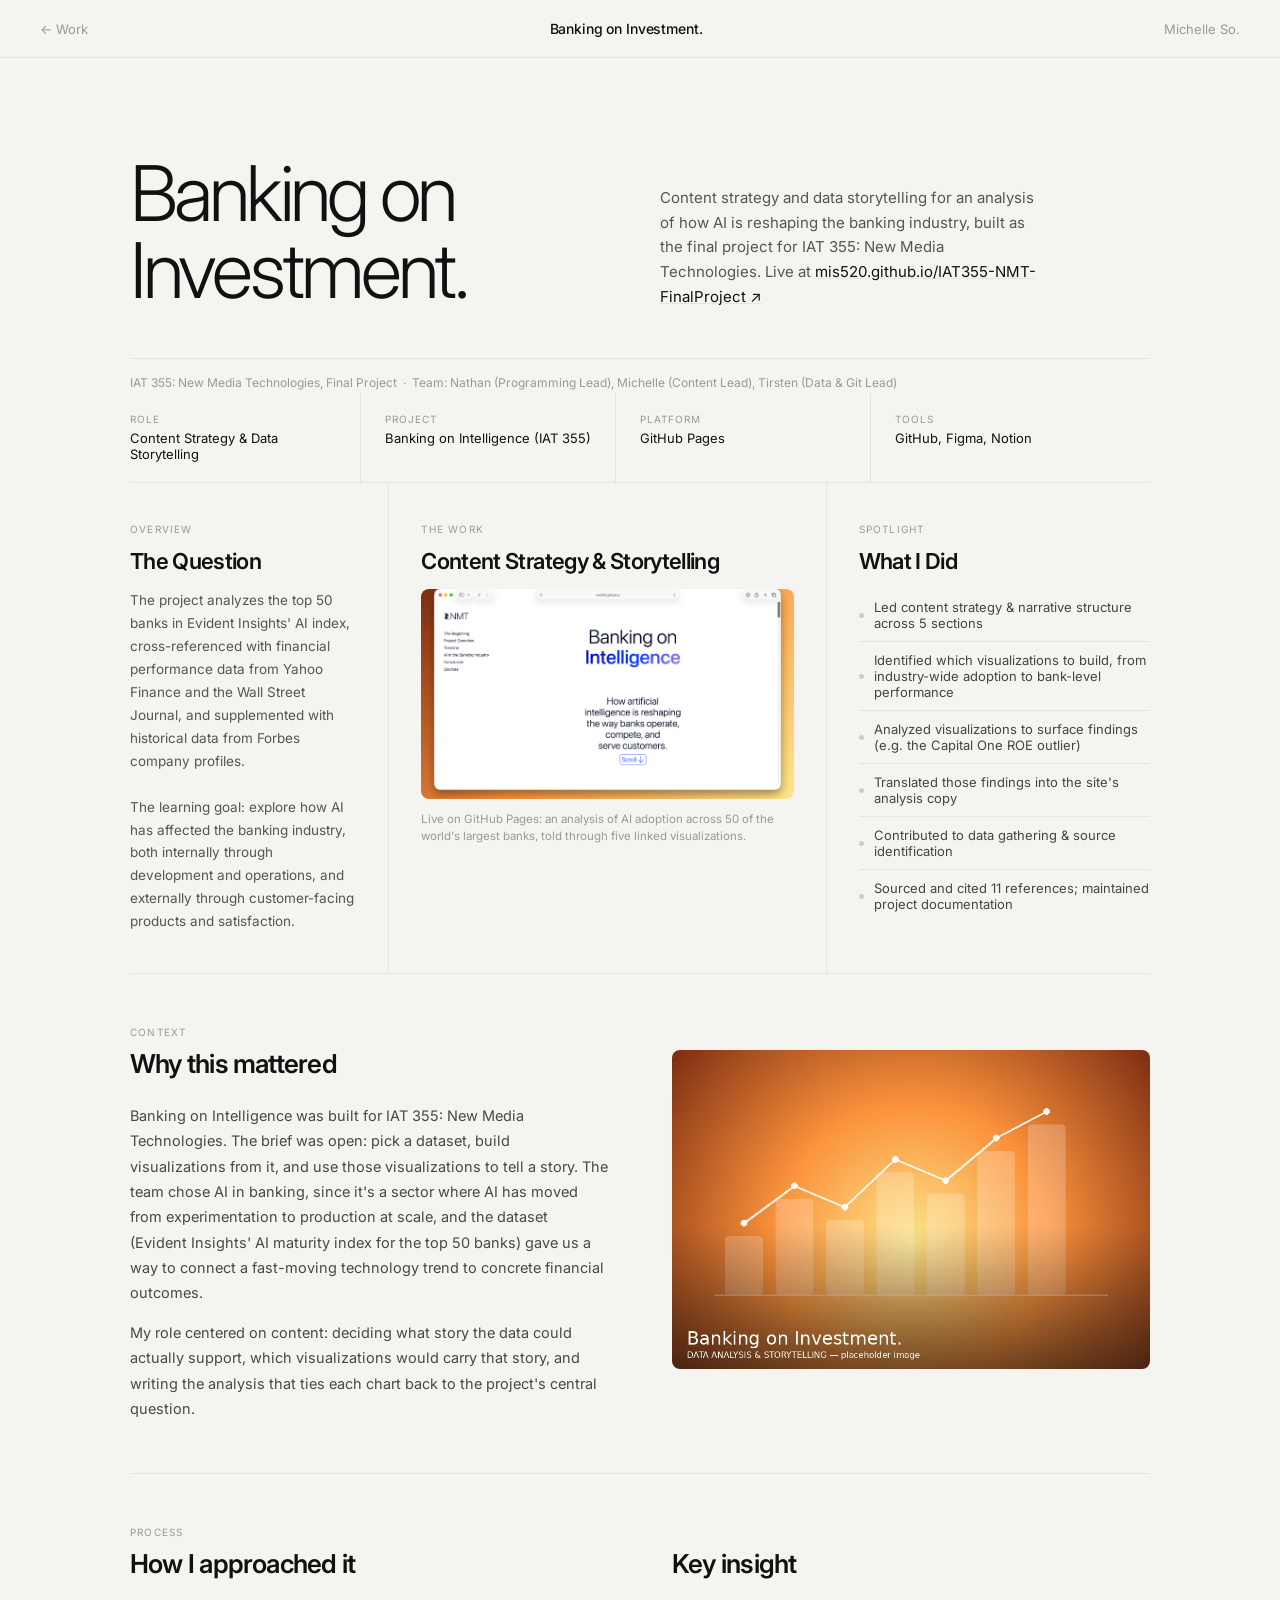
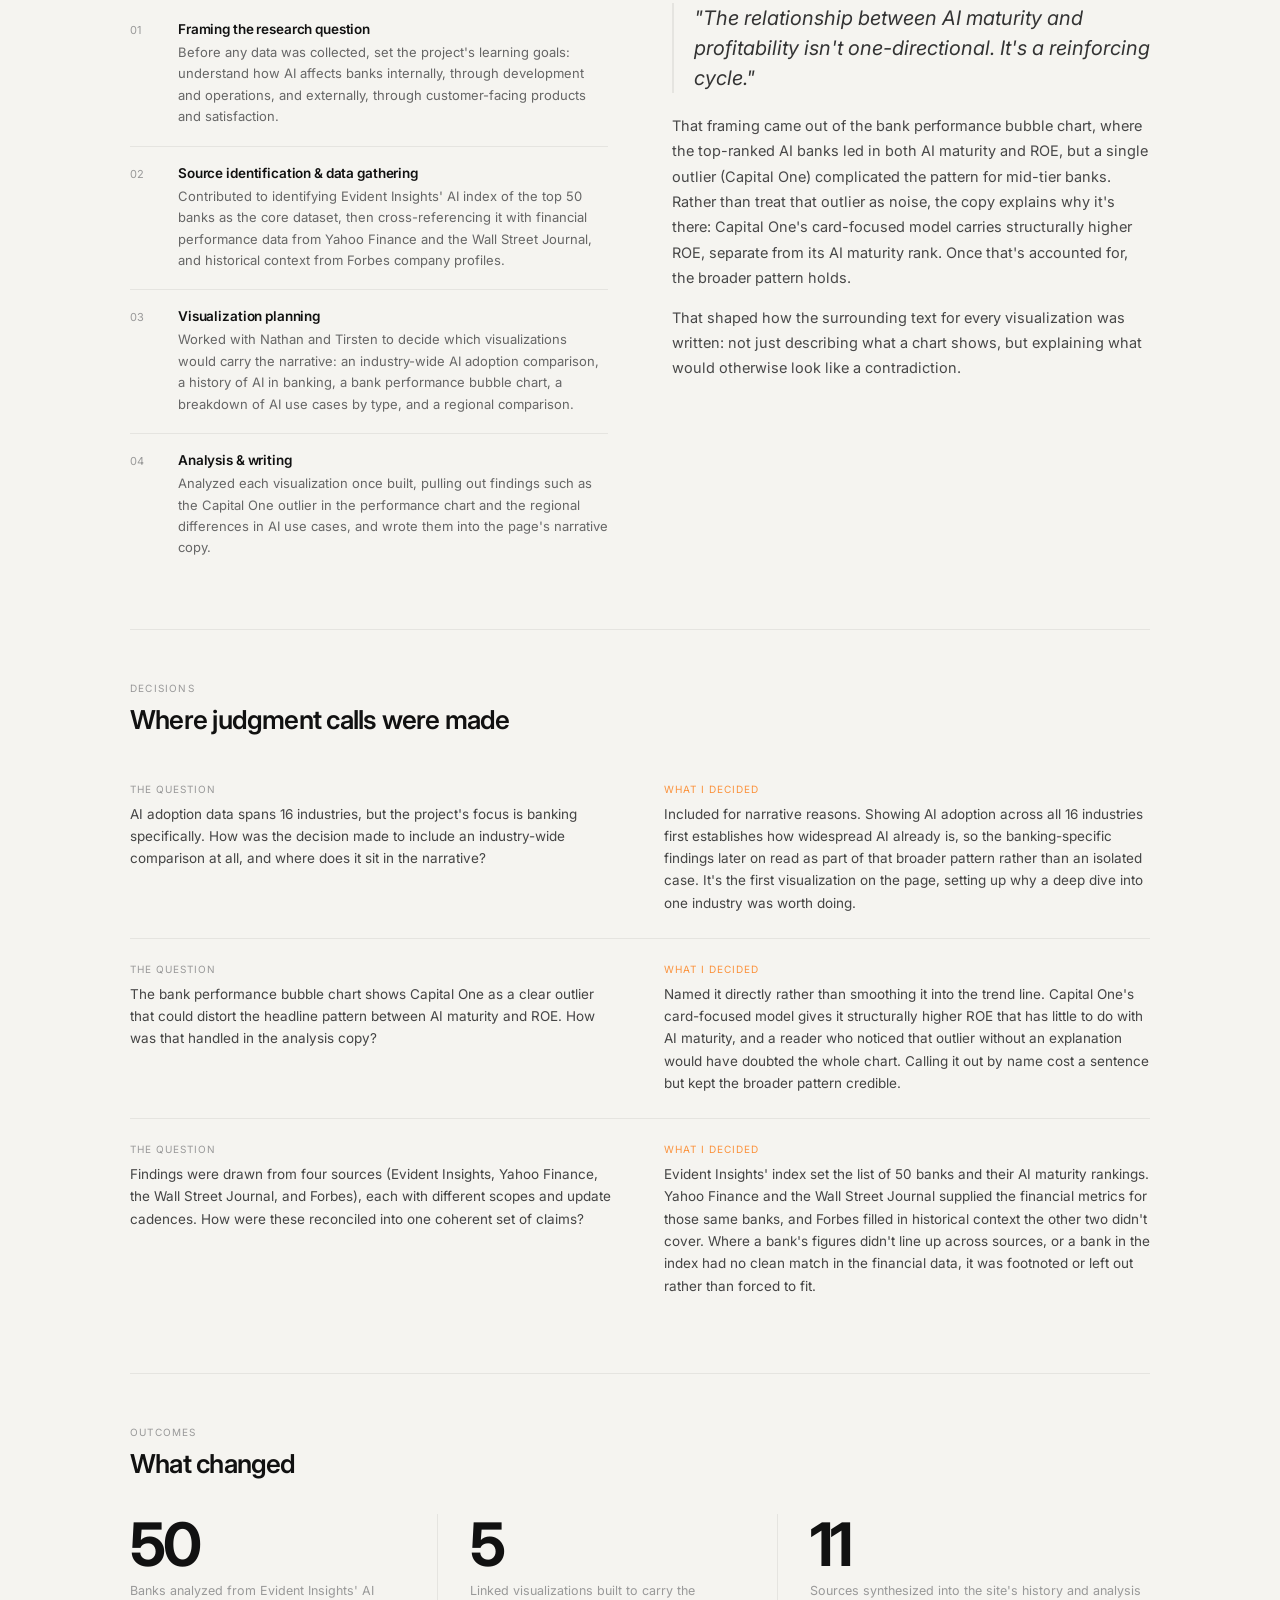
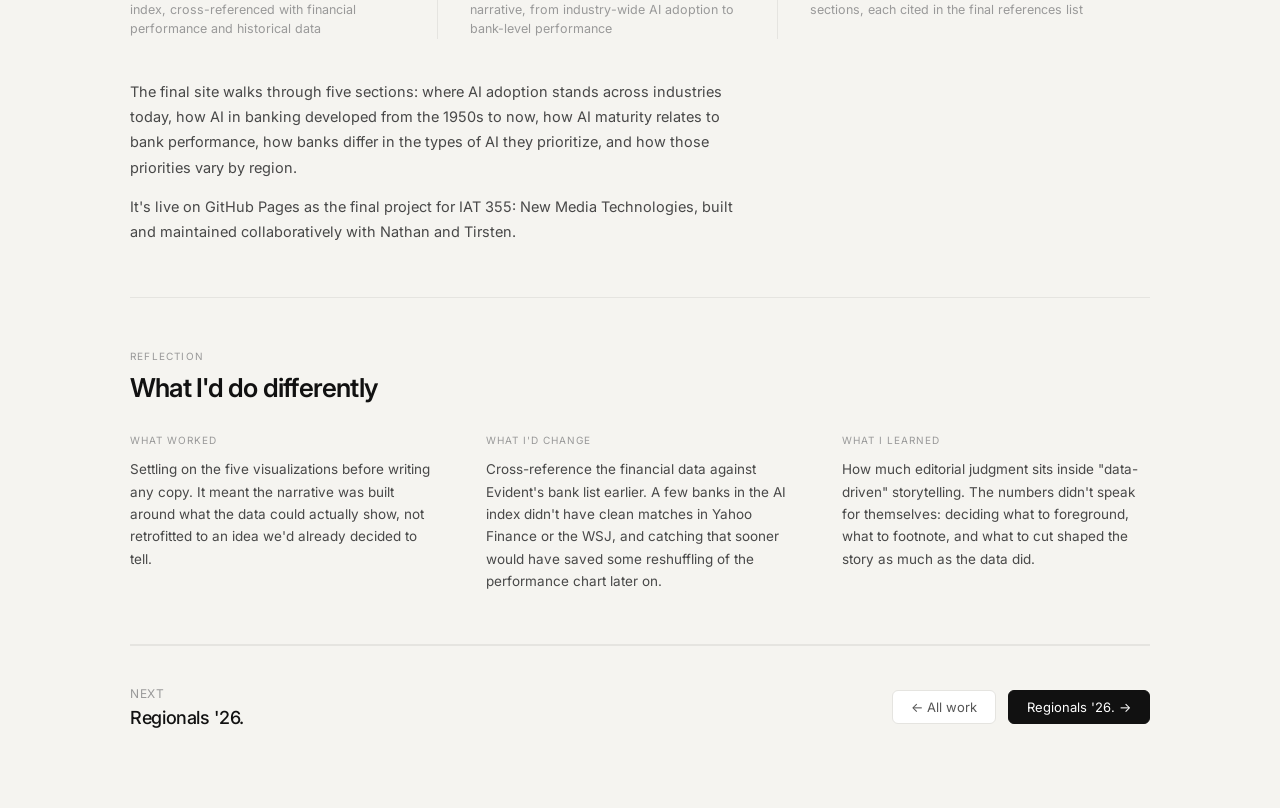
==== commit 8fc5fa00: "backup" ====
--- a/boi.html
+++ b/boi.html
@@ -56,7 +56,7 @@
         <p class="ov-label">The Work</p>
         <h2 class="ov-heading">Content Strategy &amp; Storytelling</h2>
         <div class="ov-visual">
-          <img src="images/mockups/banking-investment-macbook.png" alt="The Banking on Intelligence site shown on a laptop, displaying the AI adoption comparison chart" />
+          <img src="images/mockups/banking on investment ss.png" alt="The Banking on Intelligence site shown on a laptop, displaying the AI adoption comparison chart" />
         </div>
         <p class="ov-caption">Live on GitHub Pages: an analysis of AI adoption across 50 of the world's largest banks, told through five linked visualizations.</p>
       </div>
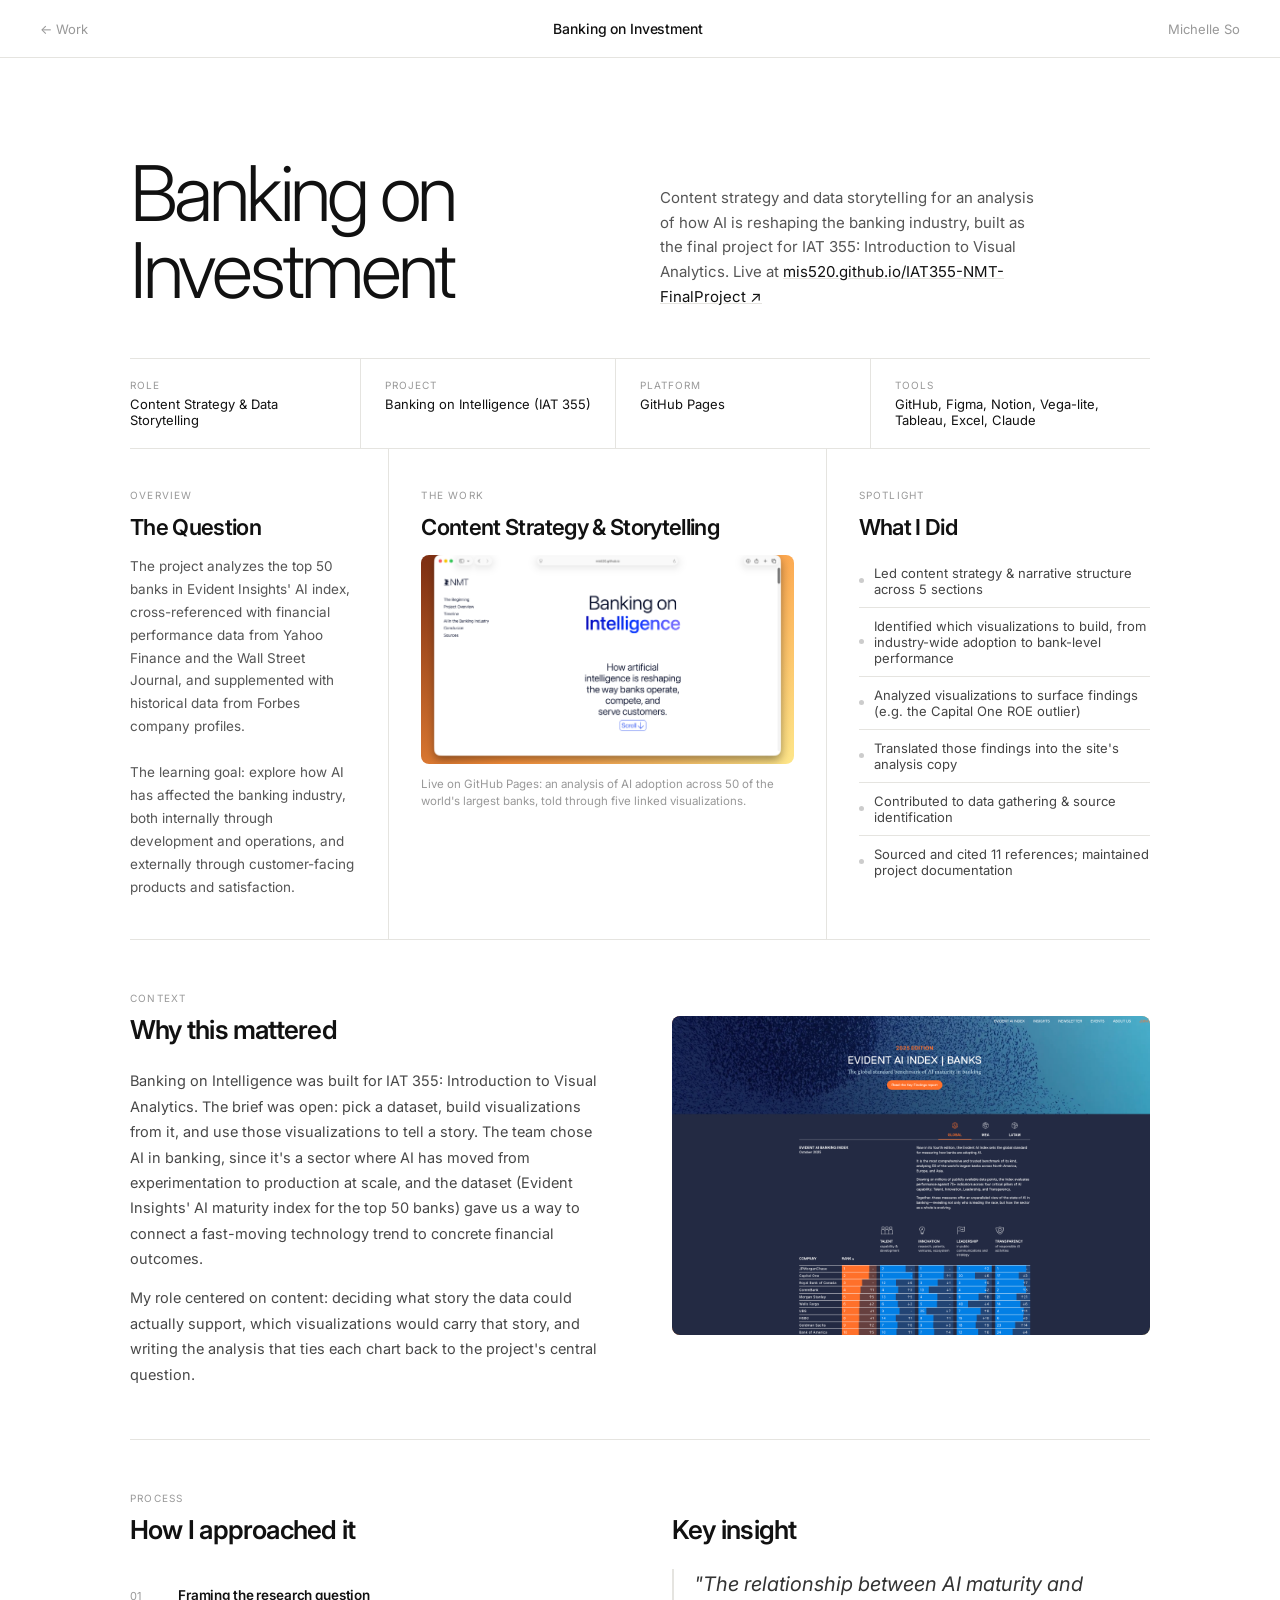
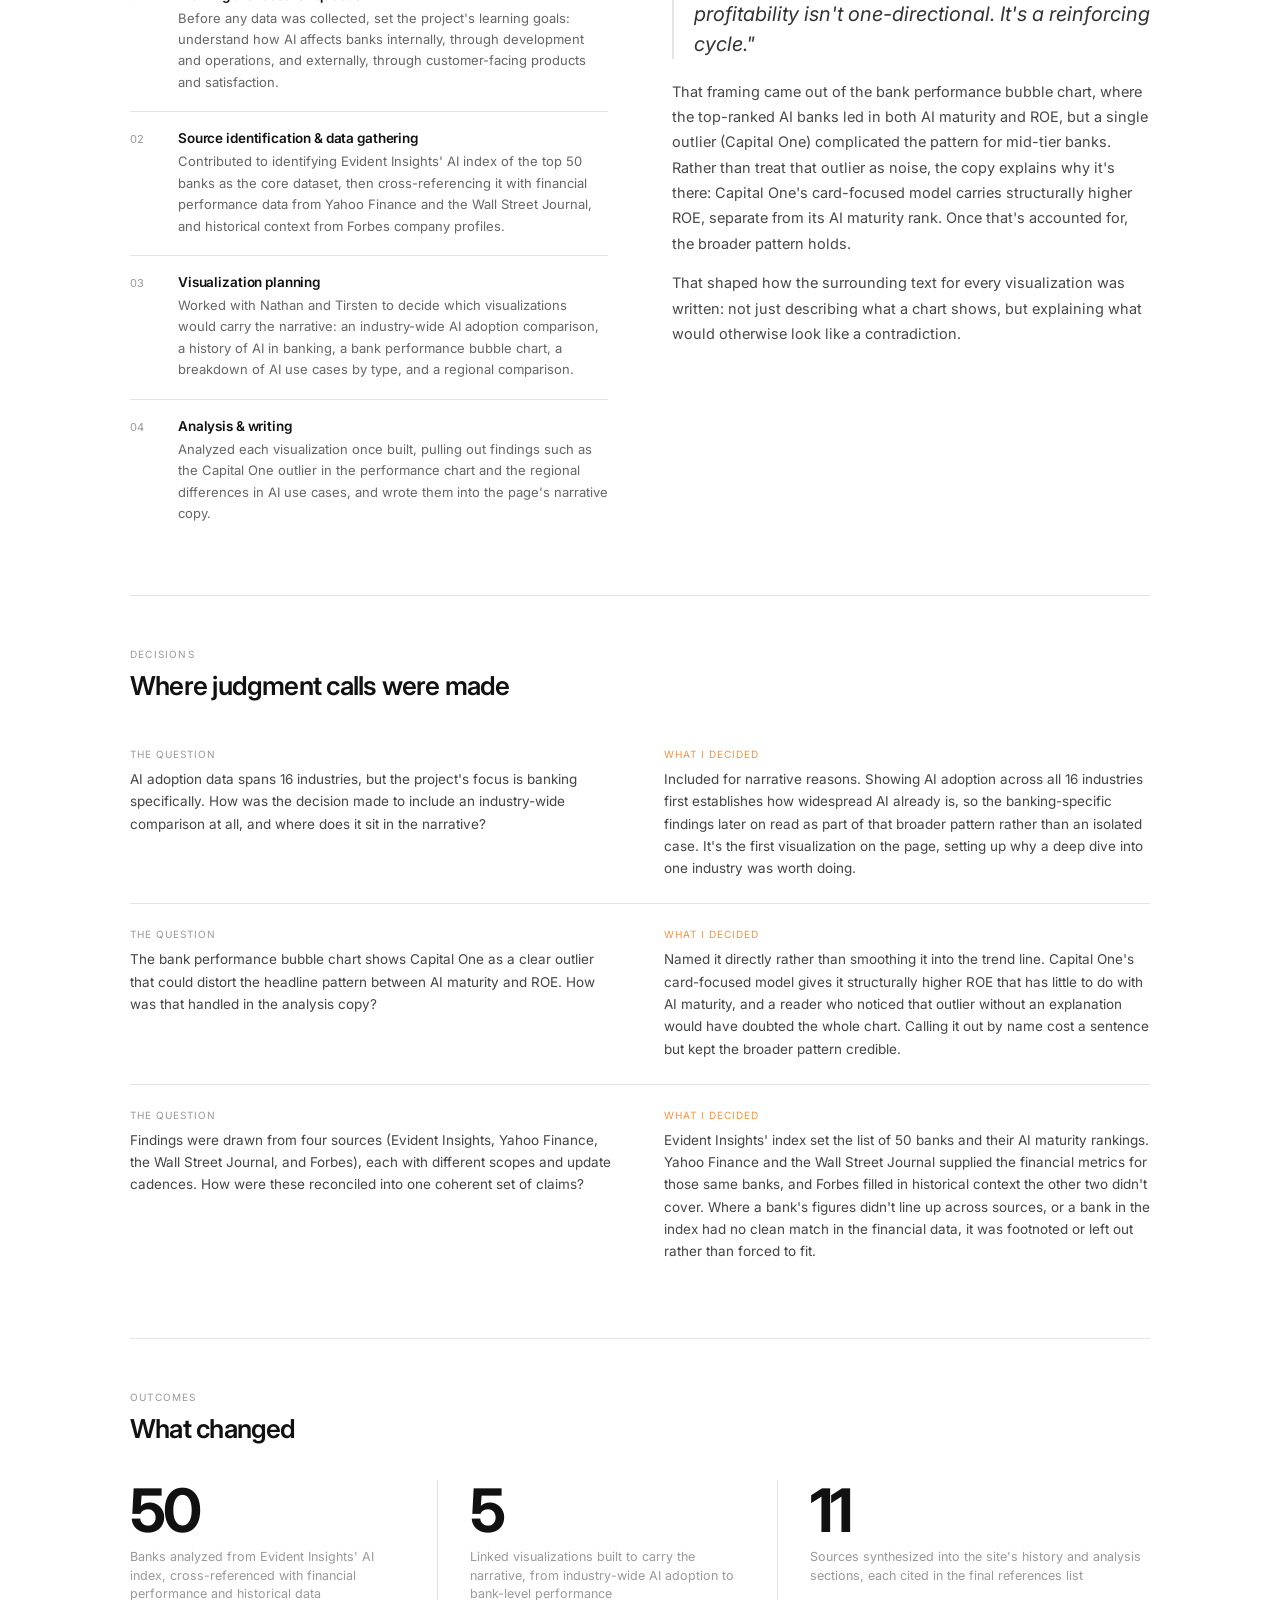
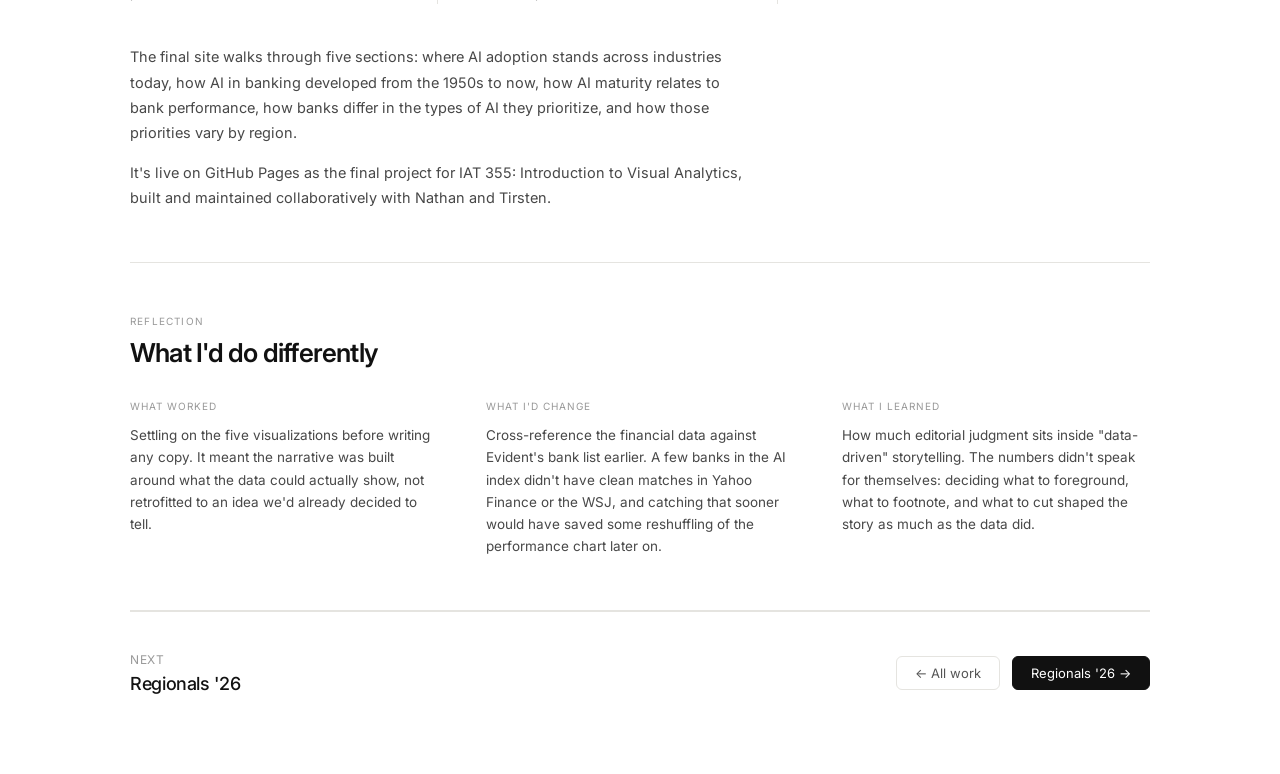
==== commit 5f4b9651: "layout fixes" ====
--- a/boi.html
+++ b/boi.html
@@ -3,26 +3,24 @@
 <head>
   <meta charset="UTF-8" />
   <meta name="viewport" content="width=device-width, initial-scale=1.0" />
-  <title>Banking on Investment. · Michelle So.</title>
+  <title>Banking on Investment · Michelle So</title>
   <link rel="stylesheet" href="css/boi.css" />
 </head>
 <body>
 
   <nav>
     <a href="index.html" class="nav-back">← Work</a>
-    <span class="nav-title">Banking on Investment.</span>
-    <span class="nav-right">Michelle So.</span>
+    <span class="nav-title">Banking on Investment</span>
+    <span class="nav-right">Michelle So</span>
   </nav>
 
   <div class="page">
 
     <!-- HERO -->
     <div class="cs-hero">
-      <h1 class="cs-title">Banking on Investment.</h1>
-      <p class="cs-tagline">Content strategy and data storytelling for an analysis of how AI is reshaping the banking industry, built as the final project for IAT 355: New Media Technologies. Live at <a href="https://mis520.github.io/IAT355-NMT-FinalProject/" target="_blank">mis520.github.io/IAT355-NMT-FinalProject ↗</a></p>
-    </div>
-
-    <p class="recognition-line">IAT 355: New Media Technologies, Final Project &nbsp;·&nbsp; Team: Nathan (Programming Lead), Michelle (Content Lead), Tirsten (Data &amp; Git Lead)</p>
+      <h1 class="cs-title">Banking on Investment</h1>
+      <p class="cs-tagline">Content strategy and data storytelling for an analysis of how AI is reshaping the banking industry, built as the final project for IAT 355: Introduction to Visual Analytics. Live at <a href="https://mis520.github.io/IAT355-NMT-FinalProject/" target="_blank">mis520.github.io/IAT355-NMT-FinalProject ↗</a></p>
+    </div>
 
     <!-- META -->
     <div class="meta-row">
@@ -40,7 +38,7 @@
       </div>
       <div class="meta-cell">
         <div class="meta-key">Tools</div>
-        <div class="meta-val">GitHub, Figma, Notion</div>
+        <div class="meta-val">GitHub, Figma, Notion, Vega-lite, Tableau, Excel, Claude</div>
       </div>
     </div>
 
@@ -56,7 +54,7 @@
         <p class="ov-label">The Work</p>
         <h2 class="ov-heading">Content Strategy &amp; Storytelling</h2>
         <div class="ov-visual">
-          <img src="images/mockups/banking on investment ss.png" alt="The Banking on Intelligence site shown on a laptop, displaying the AI adoption comparison chart" />
+          <img src="images/mockups/banking-investment-ss.png" alt="The Banking on Intelligence site homepage" />
         </div>
         <p class="ov-caption">Live on GitHub Pages: an analysis of AI adoption across 50 of the world's largest banks, told through five linked visualizations.</p>
       </div>
@@ -82,13 +80,13 @@
         <div>
           <h2 class="s-heading">Why this mattered</h2>
           <div class="s-body">
-            <p>Banking on Intelligence was built for IAT 355: New Media Technologies. The brief was open: pick a dataset, build visualizations from it, and use those visualizations to tell a story. The team chose AI in banking, since it's a sector where AI has moved from experimentation to production at scale, and the dataset (Evident Insights' AI maturity index for the top 50 banks) gave us a way to connect a fast-moving technology trend to concrete financial outcomes.</p>
+            <p>Banking on Intelligence was built for IAT 355: Introduction to Visual Analytics. The brief was open: pick a dataset, build visualizations from it, and use those visualizations to tell a story. The team chose AI in banking, since it's a sector where AI has moved from experimentation to production at scale, and the dataset (Evident Insights' AI maturity index for the top 50 banks) gave us a way to connect a fast-moving technology trend to concrete financial outcomes.</p>
             <p>My role centered on content: deciding what story the data could actually support, which visualizations would carry that story, and writing the analysis that ties each chart back to the project's central question.</p>
           </div>
         </div>
         <div>
           <div class="context-visual">
-            <img src="images/banking-investment.jpg" alt="Banking on Investment cover (placeholder image)" />
+            <img src="images/mockups/evident-ai-ss.png" alt="Evident Insights' AI Index for banks, the project's core dataset" />
           </div>
         </div>
       </div>
@@ -203,7 +201,7 @@
 
       <div class="s-body">
         <p>The final site walks through five sections: where AI adoption stands across industries today, how AI in banking developed from the 1950s to now, how AI maturity relates to bank performance, how banks differ in the types of AI they prioritize, and how those priorities vary by region.</p>
-        <p>It's live on GitHub Pages as the final project for IAT 355: New Media Technologies, built and maintained collaboratively with Nathan and Tirsten.</p>
+        <p>It's live on GitHub Pages as the final project for IAT 355: Introduction to Visual Analytics, built and maintained collaboratively with Nathan and Tirsten.</p>
       </div>
     </div>
 
@@ -231,11 +229,11 @@
     <div class="cs-footer">
       <div>
         <div class="footer-next">Next</div>
-        <div class="footer-project">Regionals '26.</div>
+        <div class="footer-project">Regionals '26</div>
       </div>
       <div class="footer-links">
         <a href="index.html" class="f-link">← All work</a>
-        <a href="reg.html" class="f-link primary">Regionals '26. →</a>
+        <a href="reg.html" class="f-link primary">Regionals '26 →</a>
       </div>
     </div>
 
--- a/css/boi.css
+++ b/css/boi.css
@@ -3,7 +3,7 @@
     *, *::before, *::after { box-sizing: border-box; margin: 0; padding: 0; }
 
     :root {
-      --bg: #f5f4f0;
+      --bg: #ffffff;
       --white: #ffffff;
       --border: #e5e4e0;
       --text: #111;
@@ -169,6 +169,7 @@
 
     /* Visual placeholder */
     .ov-visual {
+      position: relative;
       width: 100%;
       aspect-ratio: 16/9;
       border-radius: 8px;
@@ -181,6 +182,8 @@
     }
 
     .ov-visual img {
+      position: absolute;
+      inset: 0;
       width: 100%;
       height: 100%;
       object-fit: cover;
@@ -194,15 +197,19 @@
       color: rgba(255,255,255,0.45);
     }
 
-    /* Context section placeholder image */
+    /* Context section site screenshot */
     .context-visual {
+      position: relative;
       width: 100%;
       aspect-ratio: 3/2;
       border-radius: 8px;
       overflow: hidden;
+      background: linear-gradient(135deg, #7c2d12 0%, #fb923c 50%, #fde68a 100%);
     }
 
     .context-visual img {
+      position: absolute;
+      inset: 0;
       width: 100%;
       height: 100%;
       object-fit: cover;
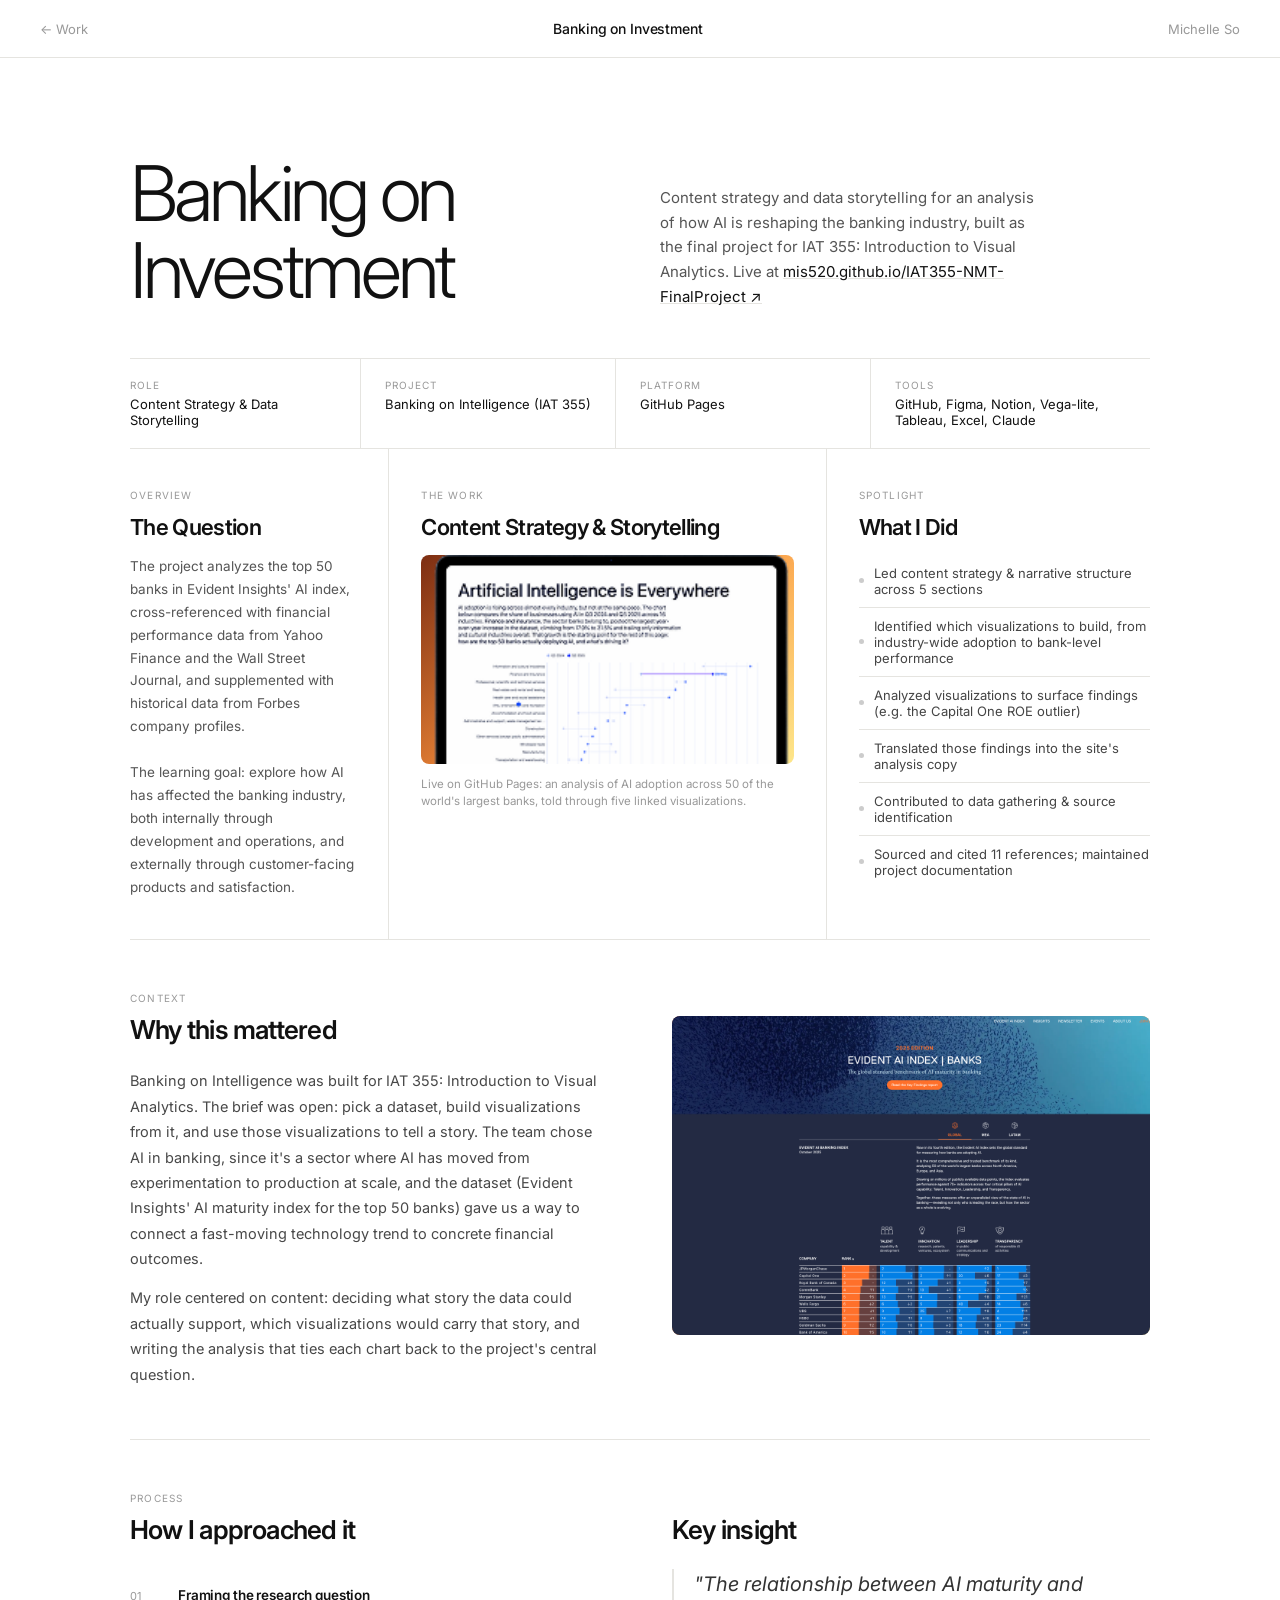
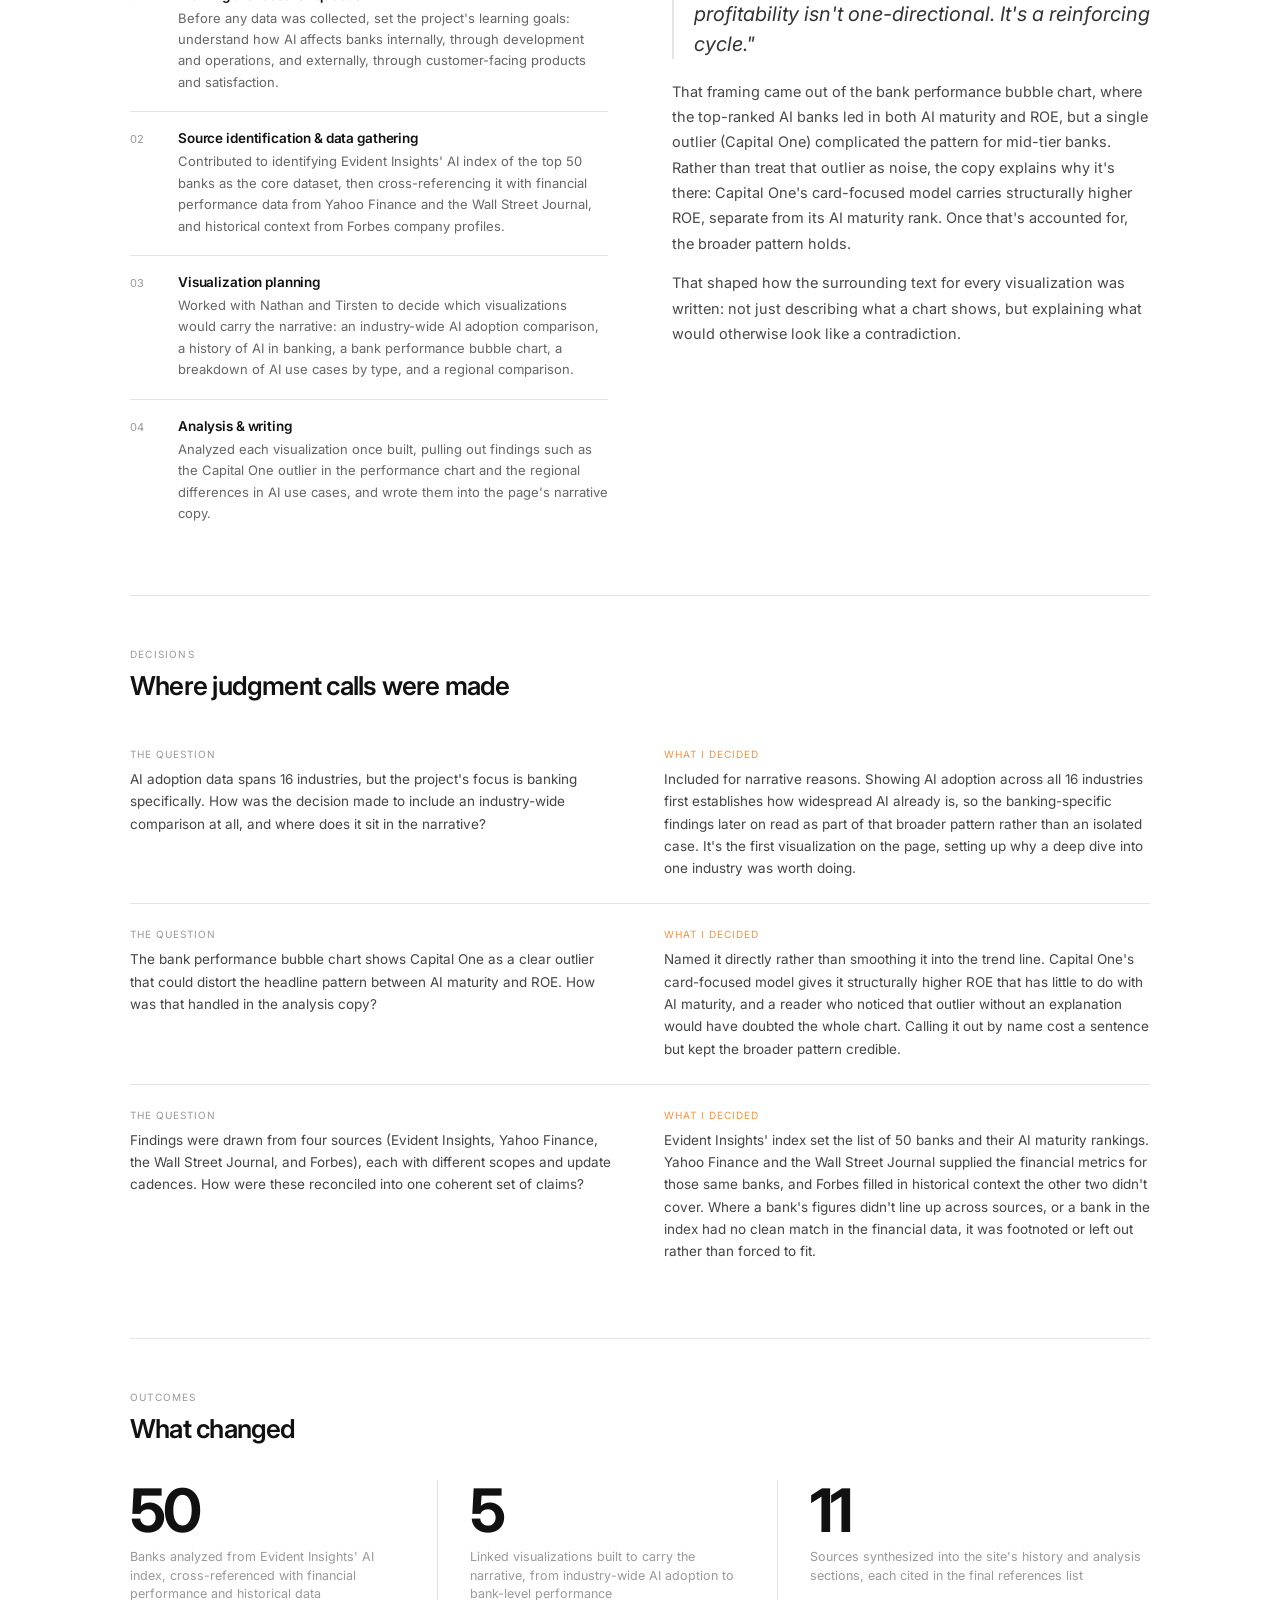
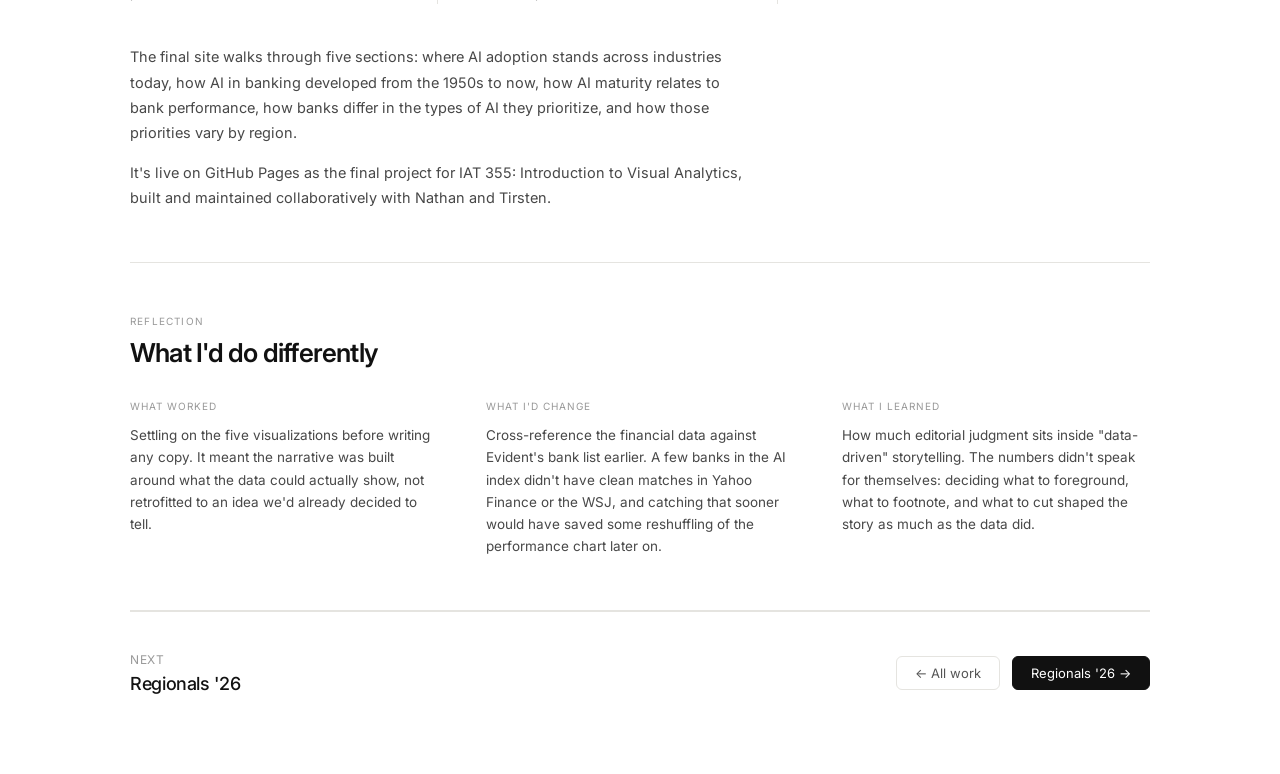
==== commit 09918295: "images fixed" ====
--- a/boi.html
+++ b/boi.html
@@ -54,7 +54,7 @@
         <p class="ov-label">The Work</p>
         <h2 class="ov-heading">Content Strategy &amp; Storytelling</h2>
         <div class="ov-visual">
-          <img src="images/mockups/banking-investment-ss.png" alt="The Banking on Intelligence site homepage" />
+          <img src="images/mockups/banking-investment-macbook.png" alt="The Banking on Intelligence site homepage" />
         </div>
         <p class="ov-caption">Live on GitHub Pages: an analysis of AI adoption across 50 of the world's largest banks, told through five linked visualizations.</p>
       </div>
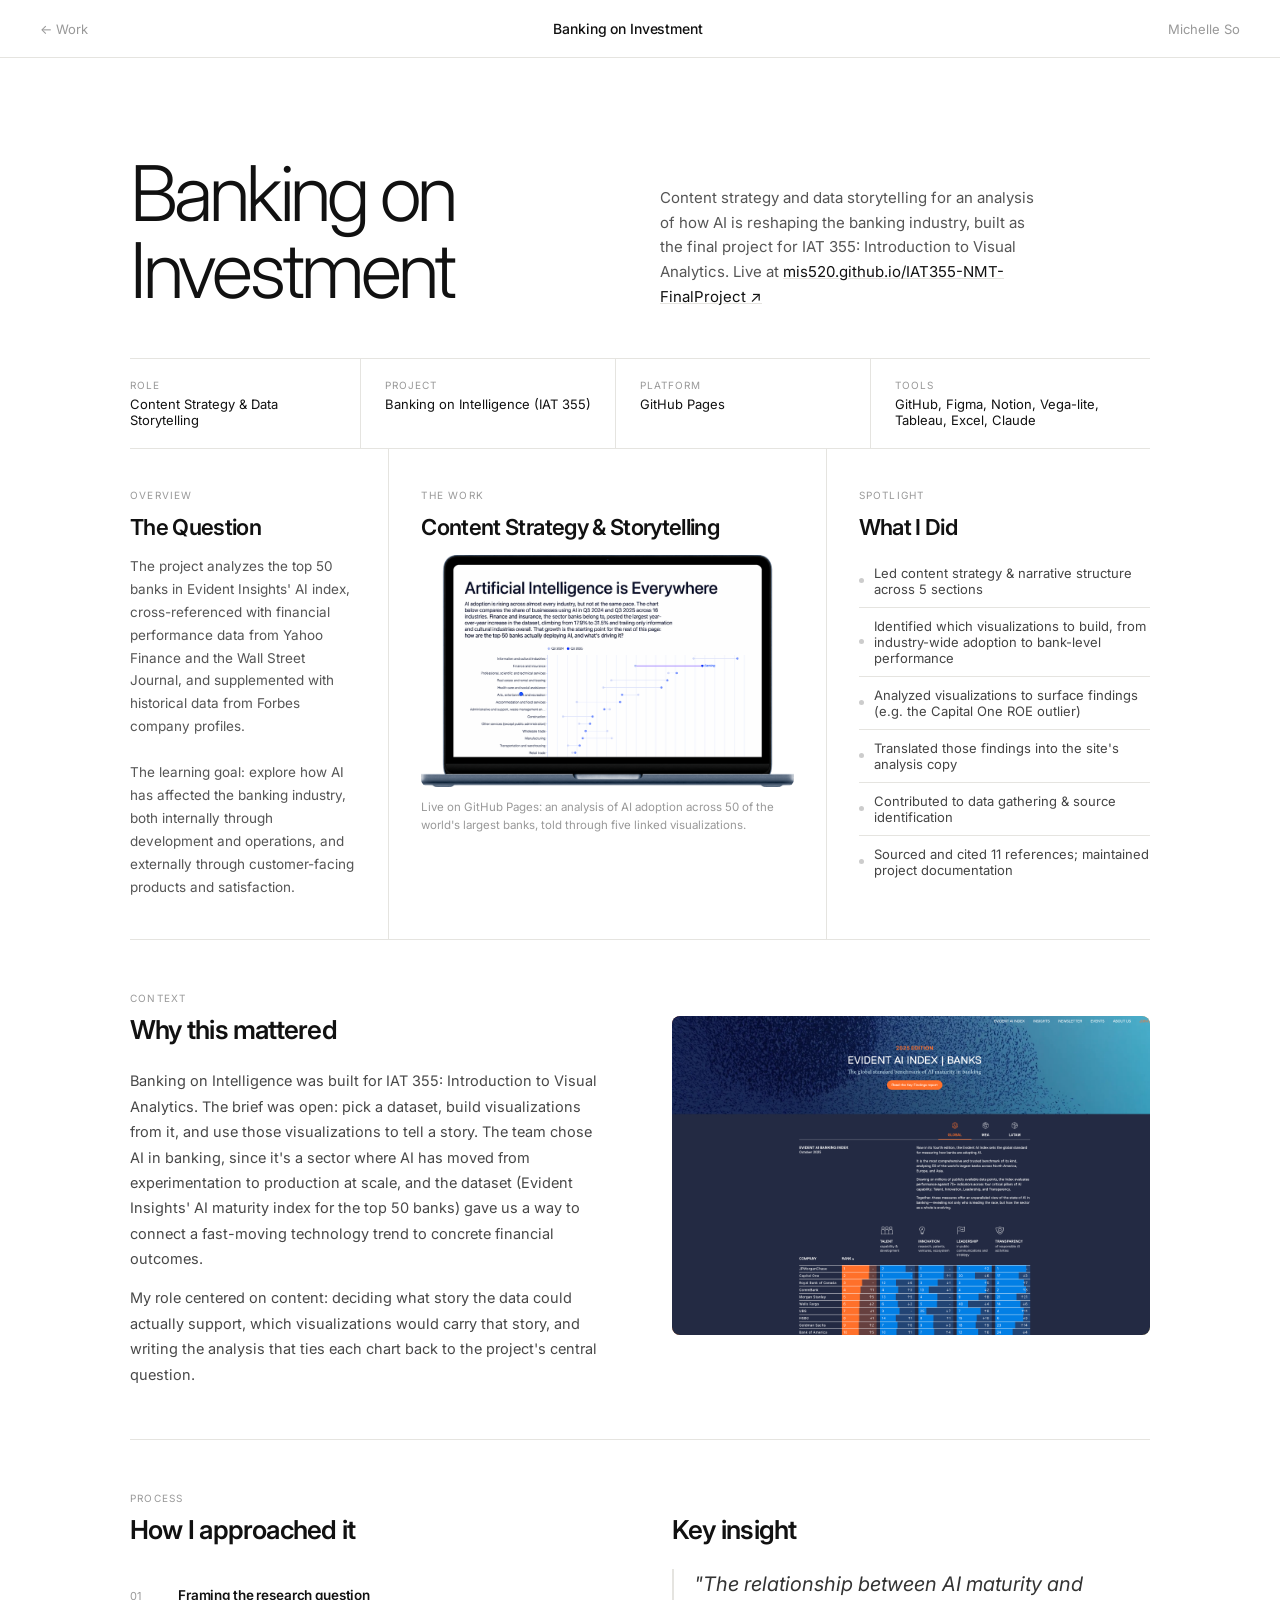
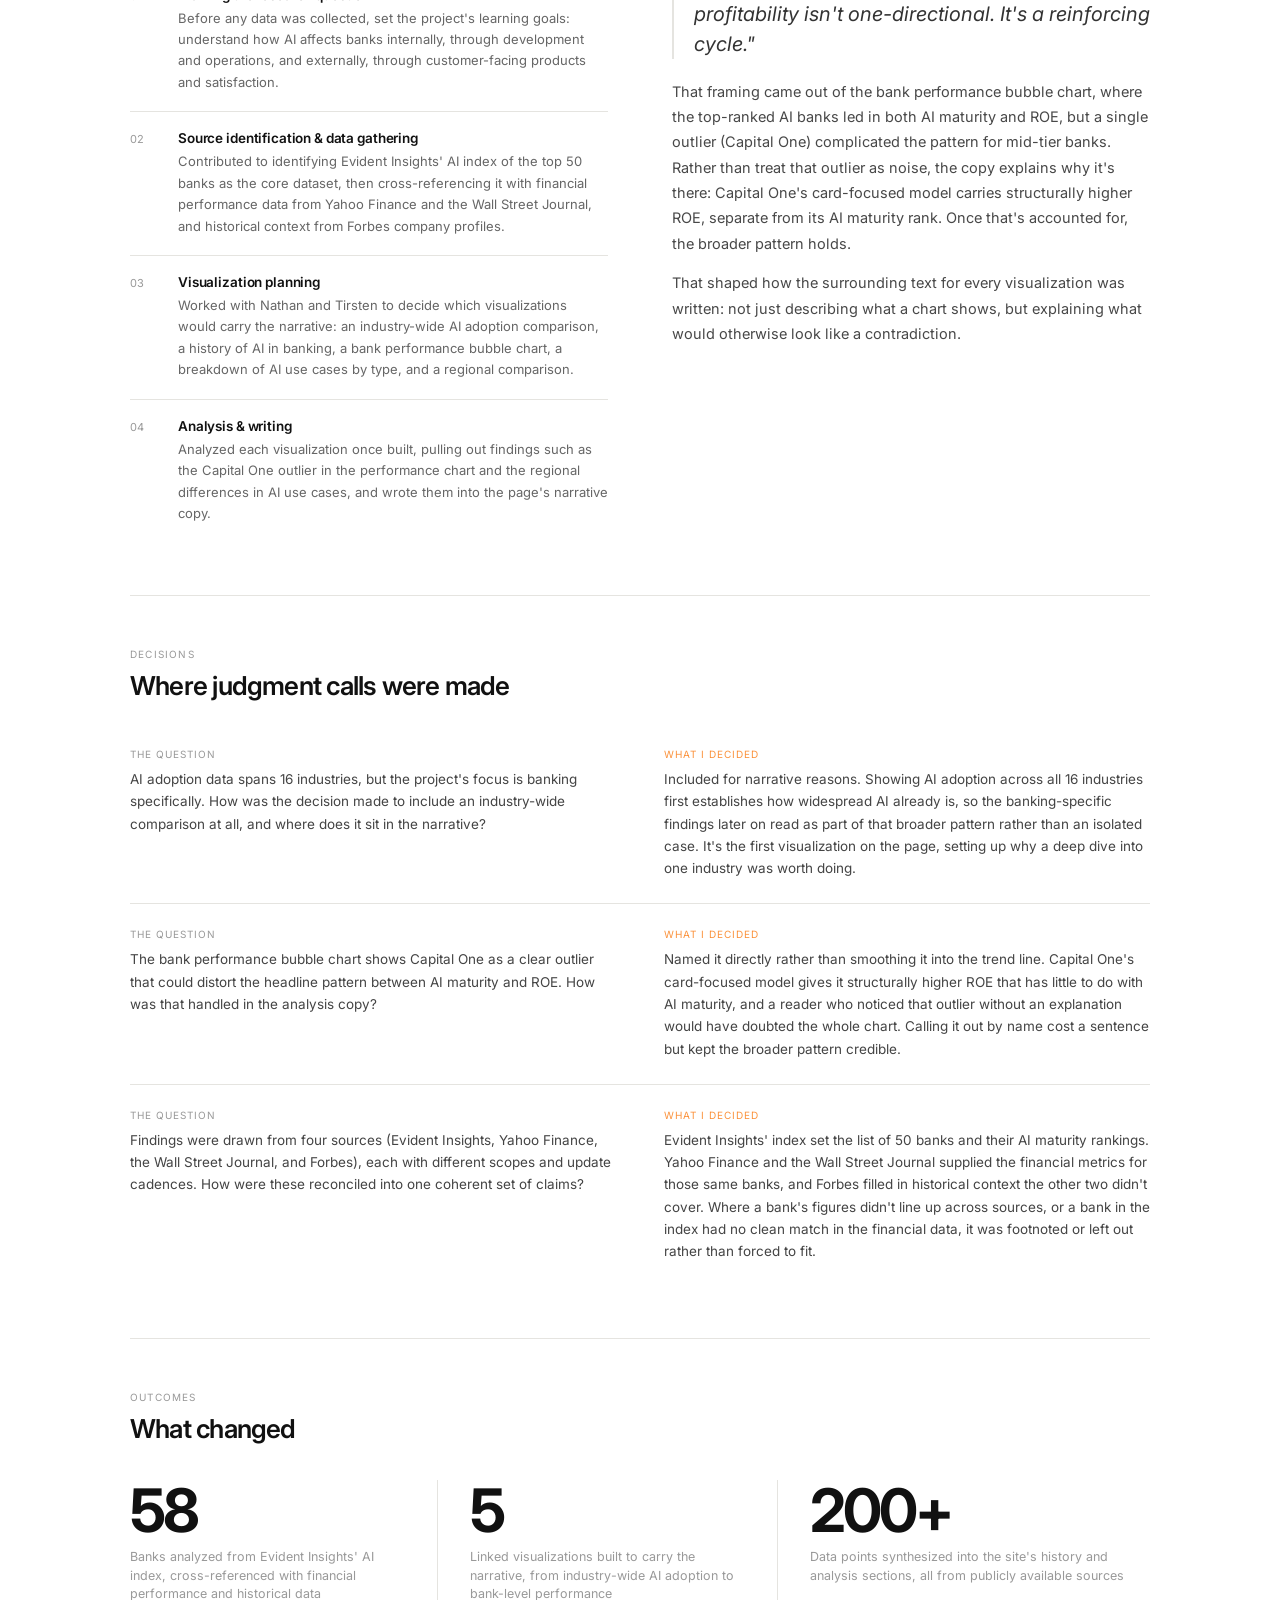
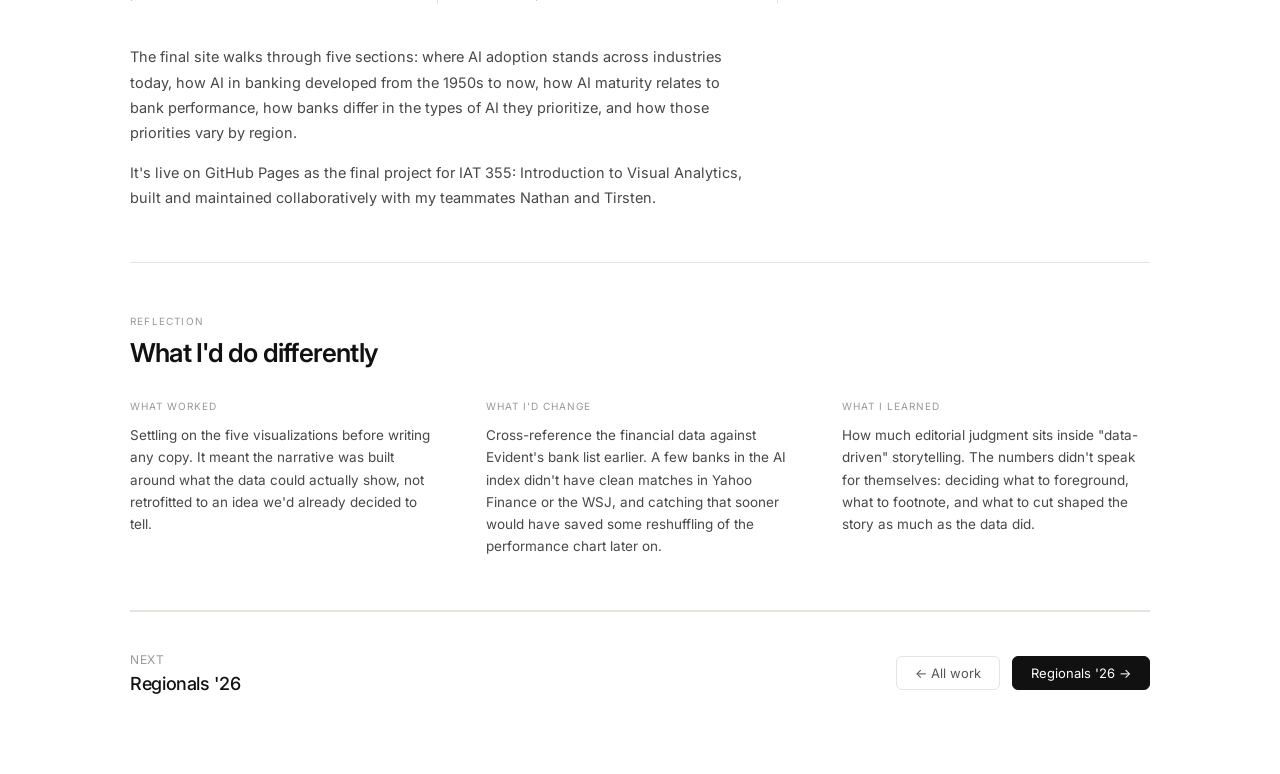
==== commit 7a46debe: "images fixes" ====
--- a/boi.html
+++ b/boi.html
@@ -54,7 +54,7 @@
         <p class="ov-label">The Work</p>
         <h2 class="ov-heading">Content Strategy &amp; Storytelling</h2>
         <div class="ov-visual">
-          <img src="images/mockups/banking-investment-macbook.png" alt="The Banking on Intelligence site homepage" />
+          <img src="images/mockups/banking-on-intelligence-macbook.png" alt="The Banking on Intelligence site homepage" />
         </div>
         <p class="ov-caption">Live on GitHub Pages: an analysis of AI adoption across 50 of the world's largest banks, told through five linked visualizations.</p>
       </div>
@@ -186,7 +186,7 @@
 
       <div class="stat-row">
         <div class="stat-cell">
-          <div class="stat-num">50</div>
+          <div class="stat-num">58</div>
           <div class="stat-desc">Banks analyzed from Evident Insights' AI index, cross-referenced with financial performance and historical data</div>
         </div>
         <div class="stat-cell">
@@ -194,14 +194,14 @@
           <div class="stat-desc">Linked visualizations built to carry the narrative, from industry-wide AI adoption to bank-level performance</div>
         </div>
         <div class="stat-cell">
-          <div class="stat-num">11</div>
-          <div class="stat-desc">Sources synthesized into the site's history and analysis sections, each cited in the final references list</div>
+          <div class="stat-num">200+</div>
+          <div class="stat-desc">Data points synthesized into the site's history and analysis sections, all from publicly available sources</div>
         </div>
       </div>
 
       <div class="s-body">
         <p>The final site walks through five sections: where AI adoption stands across industries today, how AI in banking developed from the 1950s to now, how AI maturity relates to bank performance, how banks differ in the types of AI they prioritize, and how those priorities vary by region.</p>
-        <p>It's live on GitHub Pages as the final project for IAT 355: Introduction to Visual Analytics, built and maintained collaboratively with Nathan and Tirsten.</p>
+        <p>It's live on GitHub Pages as the final project for IAT 355: Introduction to Visual Analytics, built and maintained collaboratively with my teammates Nathan and Tirsten.</p>
       </div>
     </div>
 
--- a/css/boi.css
+++ b/css/boi.css
@@ -167,19 +167,19 @@
       color: #555;
     }
 
-    /* Visual placeholder */
-    .ov-visual {
+    /* Visual placeholder #abcd */
+    .ov-visual { 
       position: relative;
       width: 100%;
-      aspect-ratio: 16/9;
+      aspect-ratio: 16/10;
       border-radius: 8px;
-      background: linear-gradient(135deg, #7c2d12 0%, #fb923c 50%, #fde68a 100%);
+      /* background: linear-gradient(135deg, #7c2d12 0%, #fb923c 50%, #fde68a 100%); */
       margin-bottom: 12px;
       display: flex;
       align-items: center;
       justify-content: center;
       overflow: hidden;
-    }
+    } 
 
     .ov-visual img {
       position: absolute;
